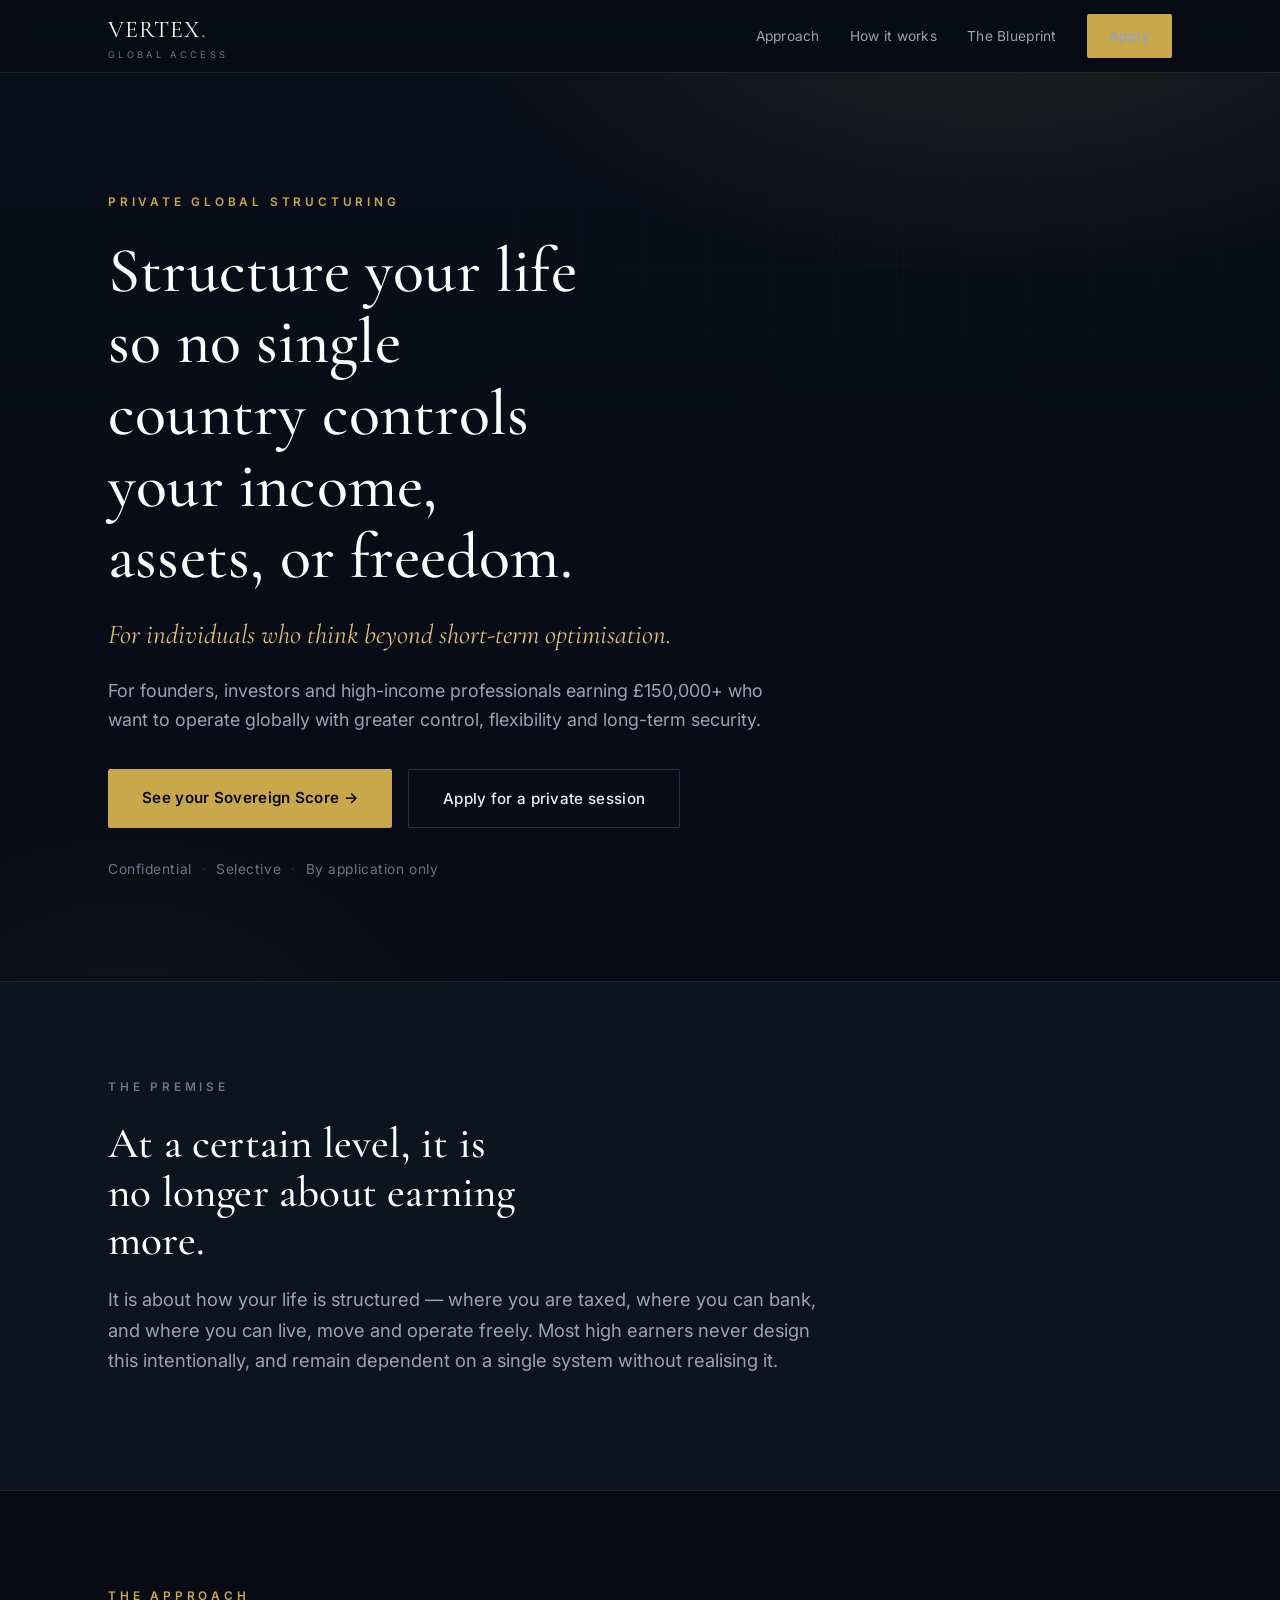
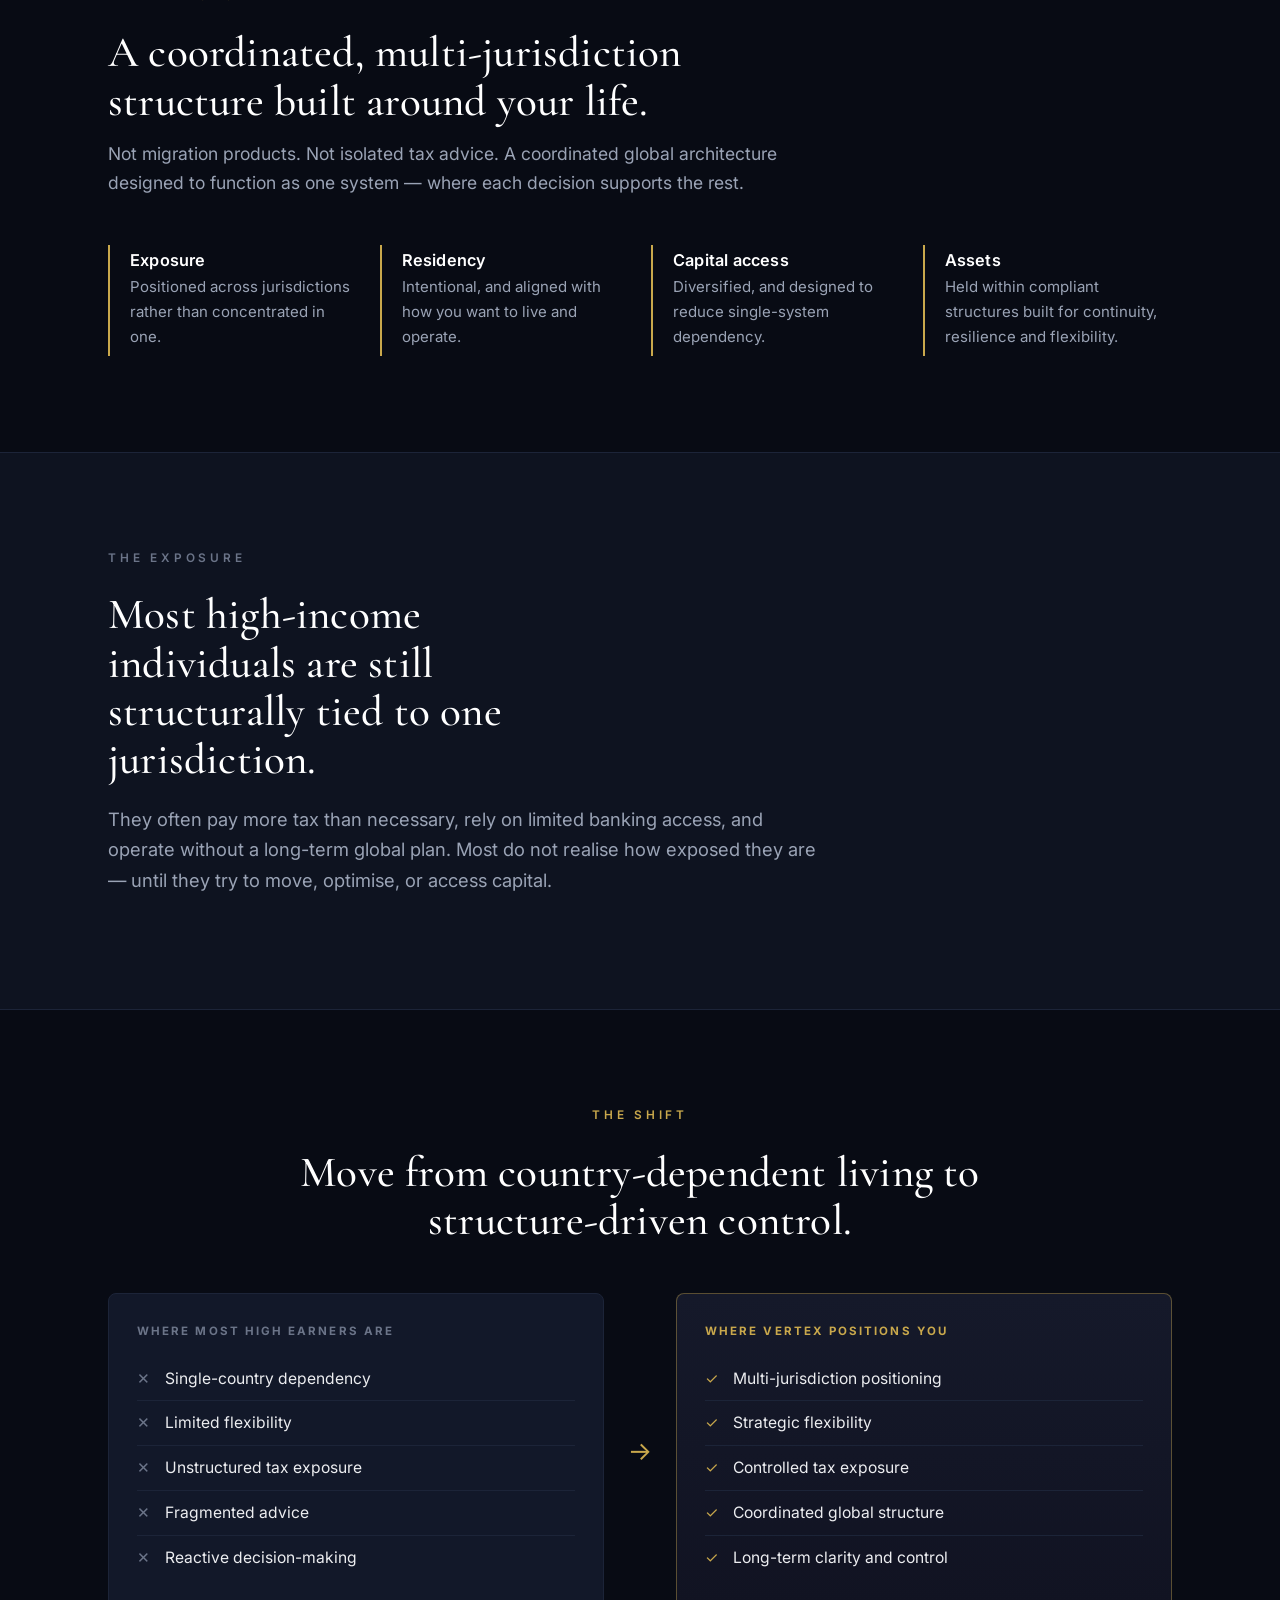
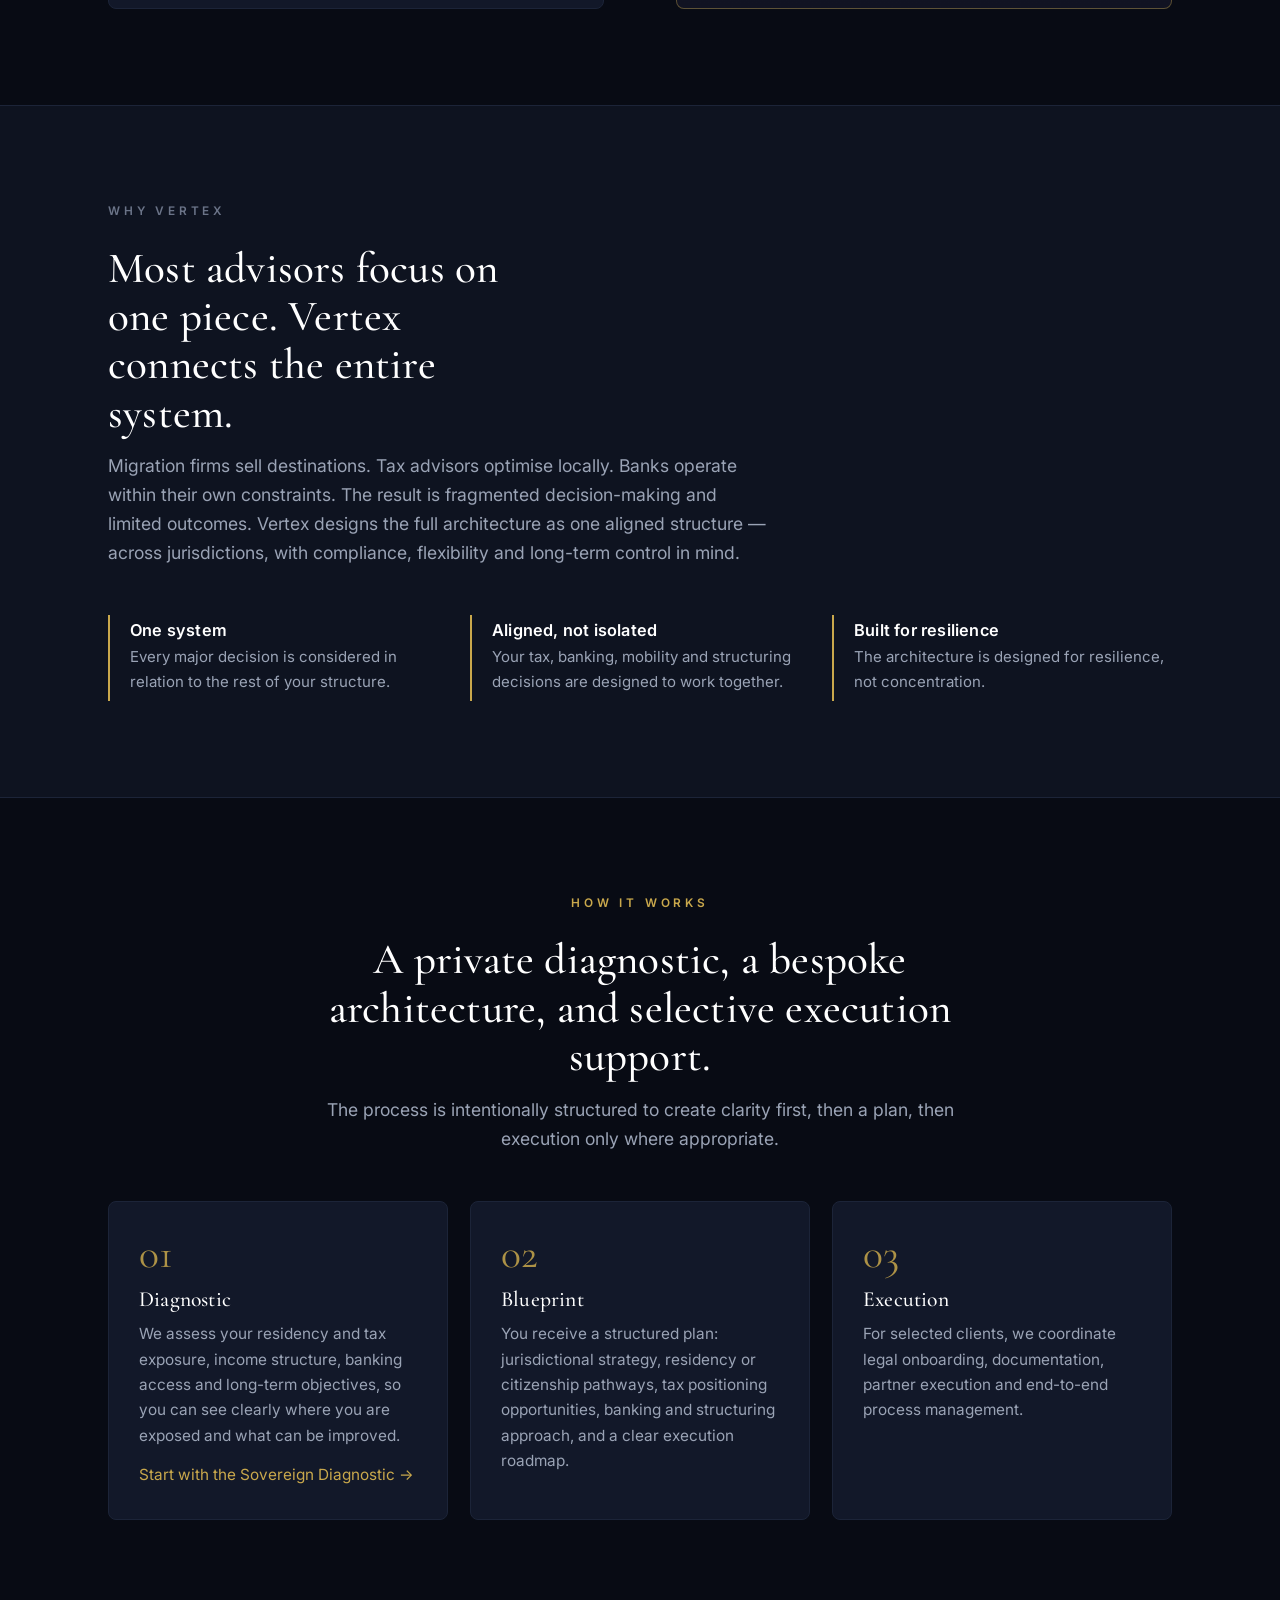
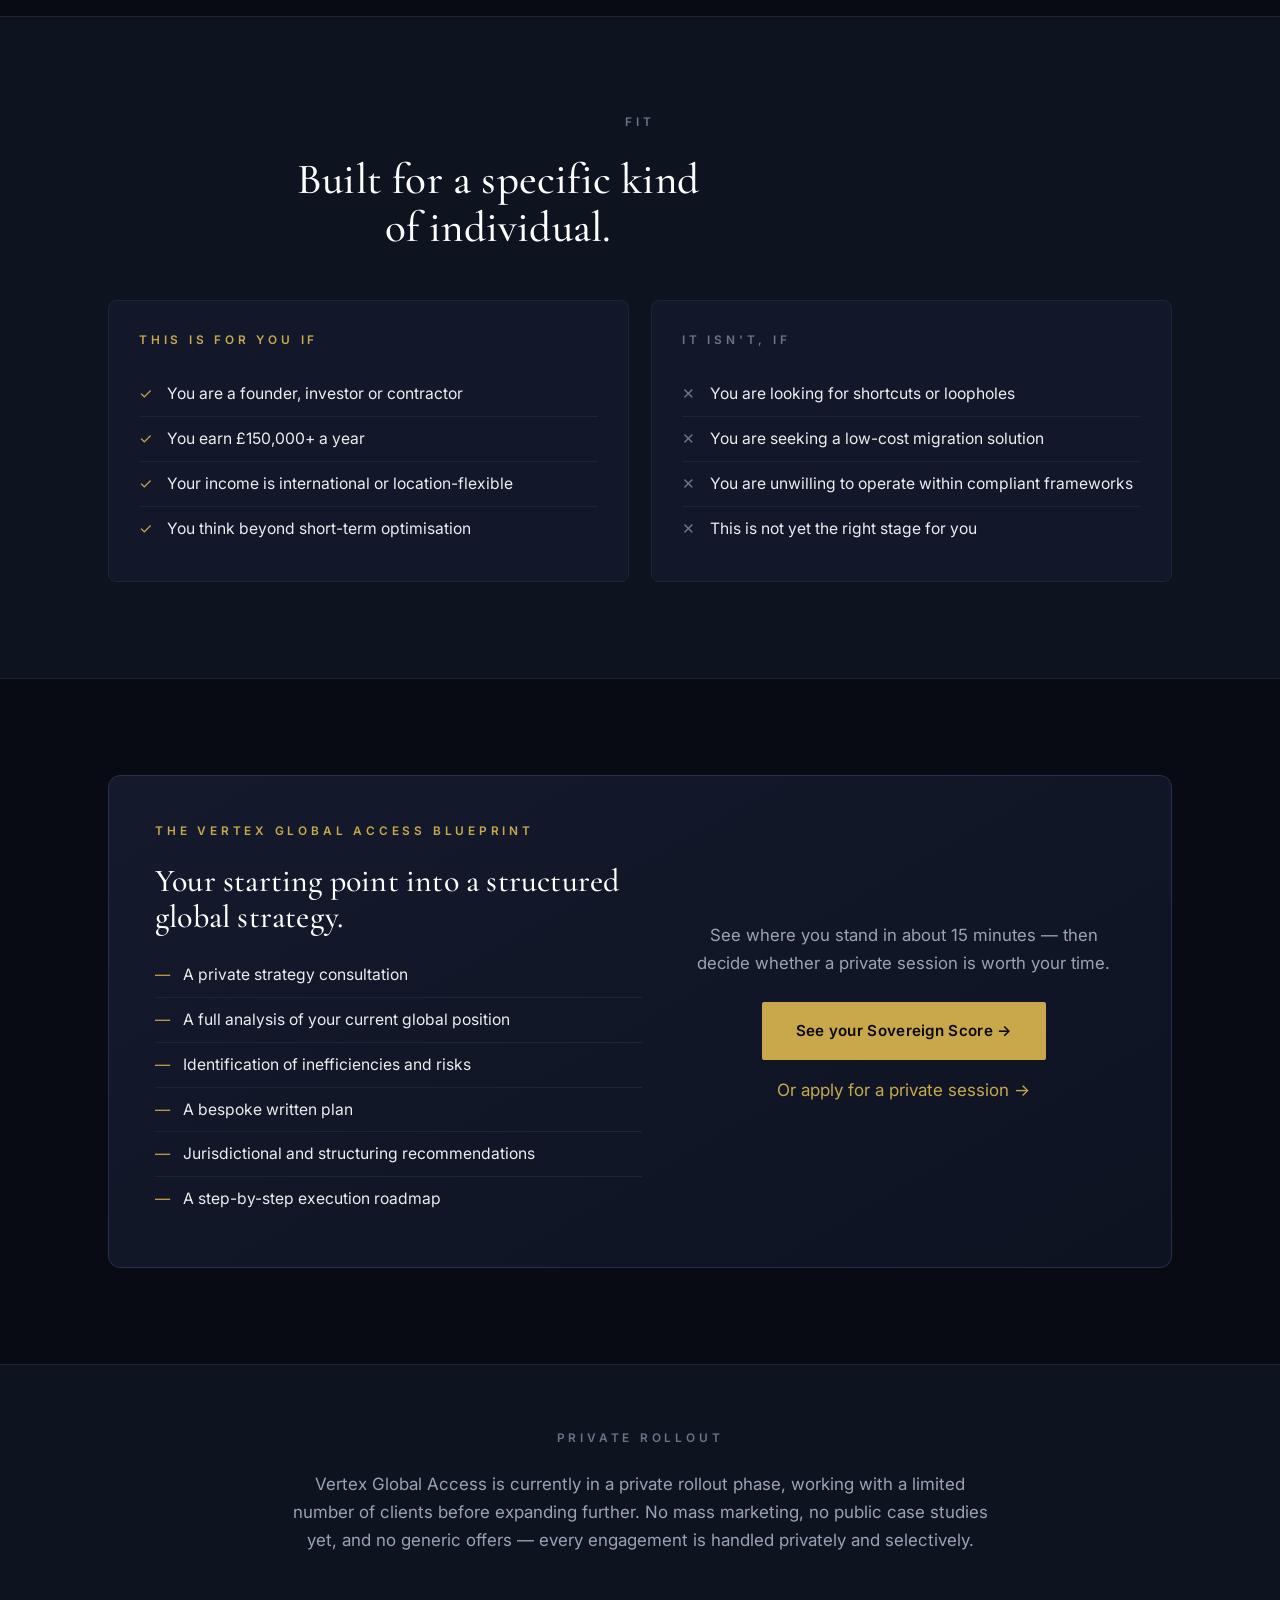
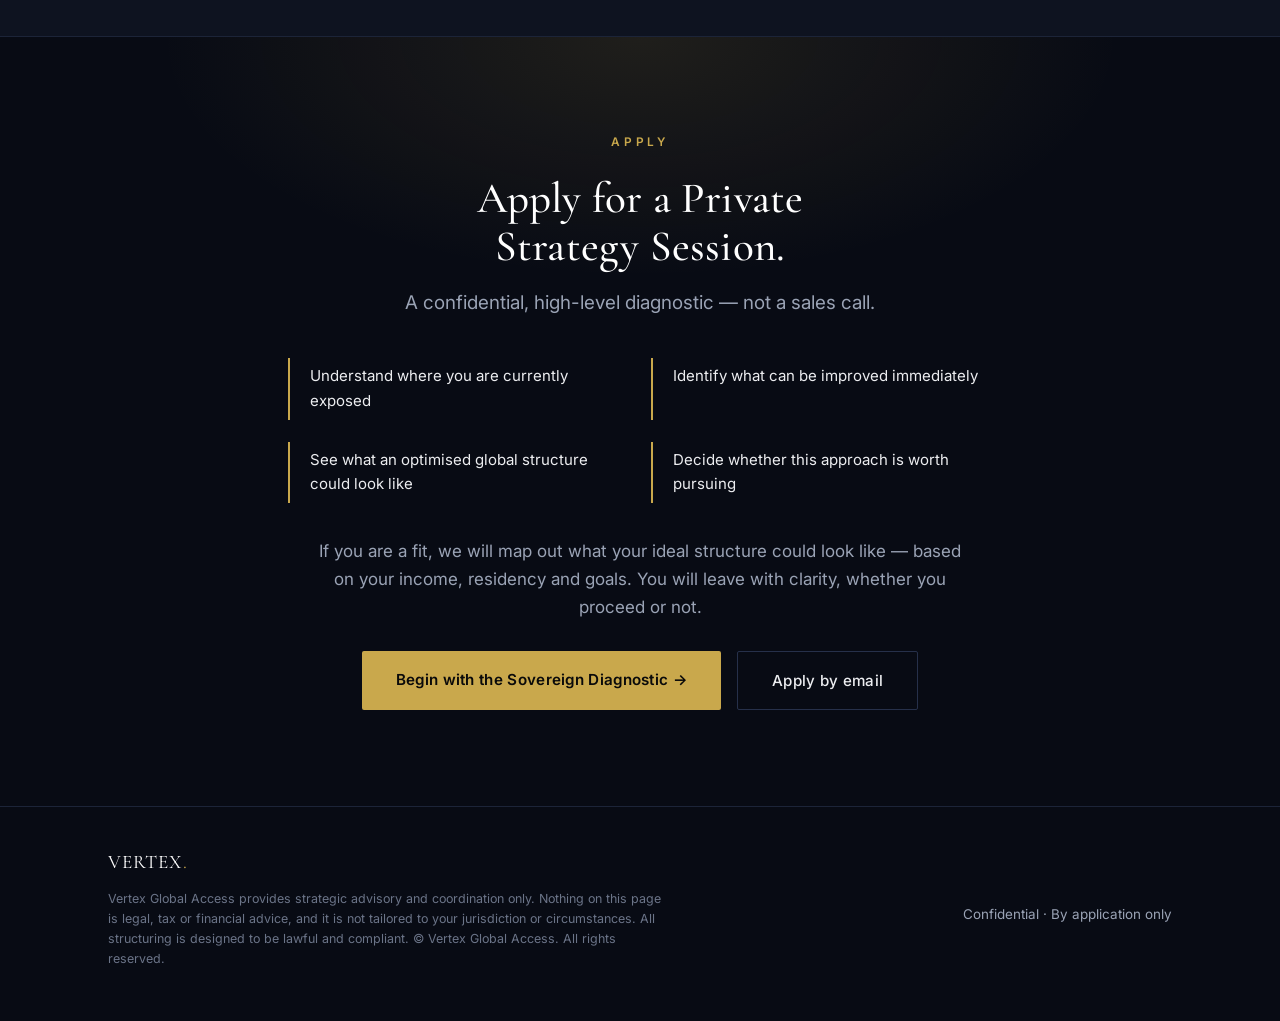
==== index.html @ 4e49a73b "Vertex Global Access - redesigned homepage (preview) Professional navy/gold layout, existing copy re" ====
<!doctype html>
<html lang="en">
<head>
<meta charset="utf-8">
<meta name="viewport" content="width=device-width, initial-scale=1">
<title>Vertex Global Access — Private Global Structuring</title>
<meta name="description" content="Vertex Global Access designs and implements personal jurisdiction strategies for founders, investors and high-income professionals — so no single country controls your income, assets, or freedom.">
<link rel="preconnect" href="https://fonts.googleapis.com">
<link rel="preconnect" href="https://fonts.gstatic.com" crossorigin>
<link href="https://fonts.googleapis.com/css2?family=Cormorant+Garamond:ital,wght@0,500;0,600;1,500&family=Inter:wght@400;500;600&display=swap" rel="stylesheet">
<link rel="stylesheet" href="css/styles.css">
</head>
<body>

<!-- TOP BAR -->
<div class="topbar">
  <div class="wrap">
    <div class="brand">VERTEX<span class="dot">.</span><small>Global Access</small></div>
    <nav class="nav">
      <a href="#approach">Approach</a>
      <a href="#process">How it works</a>
      <a href="#blueprint">The Blueprint</a>
      <a href="#apply" class="btn btn-gold">Apply</a>
    </nav>
  </div>
</div>

<!-- HERO -->
<header class="hero">
  <div class="wrap">
    <div class="eyebrow reveal">Private Global Structuring</div>
    <h1 class="reveal">Structure your life so no single country controls your income, assets, or freedom.</h1>
    <p class="sub reveal">For individuals who think beyond short-term optimisation.</p>
    <p class="intro reveal">For founders, investors and high-income professionals earning £150,000+ who want to
      operate globally with greater control, flexibility and long-term security.</p>
    <div class="btn-row reveal">
      <!-- Primary entry: the Sovereign Diagnostic tool -->
      <a href="https://jyoti-lsh.github.io/vertex-sovereign-diagnostic/" class="btn btn-gold">See your Sovereign Score →</a>
      <a href="#apply" class="btn btn-ghost">Apply for a private session</a>
    </div>
    <div class="meta reveal">
      <span>Confidential</span><span class="dotsep">·</span>
      <span>Selective</span><span class="dotsep">·</span>
      <span>By application only</span>
    </div>
  </div>
</header>

<!-- STATEMENT -->
<section class="section statement">
  <div class="wrap">
    <div class="eyebrow dim reveal">The premise</div>
    <h2 class="reveal">At a certain level, it is no longer about earning more.</h2>
    <p class="reveal" style="margin-top:20px;">It is about how your life is structured — where you are taxed,
      where you can bank, and where you can live, move and operate freely. Most high earners never design this
      intentionally, and remain dependent on a single system without realising it.</p>
  </div>
</section>

<!-- APPROACH / PILLARS -->
<section class="section" id="approach">
  <div class="wrap">
    <div class="sec-head reveal">
      <div class="eyebrow">The approach</div>
      <h2>A coordinated, multi-jurisdiction structure built around your life.</h2>
      <p>Not migration products. Not isolated tax advice. A coordinated global architecture designed to
        function as one system — where each decision supports the rest.</p>
    </div>
    <div class="grid g4">
      <div class="pillar reveal"><h3>Exposure</h3><p>Positioned across jurisdictions rather than concentrated in one.</p></div>
      <div class="pillar reveal"><h3>Residency</h3><p>Intentional, and aligned with how you want to live and operate.</p></div>
      <div class="pillar reveal"><h3>Capital access</h3><p>Diversified, and designed to reduce single-system dependency.</p></div>
      <div class="pillar reveal"><h3>Assets</h3><p>Held within compliant structures built for continuity, resilience and flexibility.</p></div>
    </div>
  </div>
</section>

<!-- PROBLEM -->
<section class="section statement">
  <div class="wrap">
    <div class="eyebrow dim reveal">The exposure</div>
    <h2 class="reveal">Most high-income individuals are still structurally tied to one jurisdiction.</h2>
    <p class="reveal" style="margin-top:20px;">They often pay more tax than necessary, rely on limited banking
      access, and operate without a long-term global plan. Most do not realise how exposed they are — until they
      try to move, optimise, or access capital.</p>
  </div>
</section>

<!-- FROM -> TO -->
<section class="section">
  <div class="wrap">
    <div class="sec-head center reveal">
      <div class="eyebrow">The shift</div>
      <h2>Move from country-dependent living to structure-driven control.</h2>
    </div>
    <div class="compare reveal">
      <div class="col from">
        <h4>Where most high earners are</h4>
        <ul class="ticks no">
          <li>Single-country dependency</li>
          <li>Limited flexibility</li>
          <li>Unstructured tax exposure</li>
          <li>Fragmented advice</li>
          <li>Reactive decision-making</li>
        </ul>
      </div>
      <div class="arrow">→</div>
      <div class="col to">
        <h4>Where Vertex positions you</h4>
        <ul class="ticks yes">
          <li>Multi-jurisdiction positioning</li>
          <li>Strategic flexibility</li>
          <li>Controlled tax exposure</li>
          <li>Coordinated global structure</li>
          <li>Long-term clarity and control</li>
        </ul>
      </div>
    </div>
  </div>
</section>

<!-- DIFFERENTIATION -->
<section class="section statement">
  <div class="wrap">
    <div class="sec-head reveal">
      <div class="eyebrow dim">Why Vertex</div>
      <h2>Most advisors focus on one piece. Vertex connects the entire system.</h2>
      <p>Migration firms sell destinations. Tax advisors optimise locally. Banks operate within their own
        constraints. The result is fragmented decision-making and limited outcomes. Vertex designs the full
        architecture as one aligned structure — across jurisdictions, with compliance, flexibility and
        long-term control in mind.</p>
    </div>
    <div class="grid g3">
      <div class="pillar reveal"><h3>One system</h3><p>Every major decision is considered in relation to the rest of your structure.</p></div>
      <div class="pillar reveal"><h3>Aligned, not isolated</h3><p>Your tax, banking, mobility and structuring decisions are designed to work together.</p></div>
      <div class="pillar reveal"><h3>Built for resilience</h3><p>The architecture is designed for resilience, not concentration.</p></div>
    </div>
  </div>
</section>

<!-- PROCESS -->
<section class="section" id="process">
  <div class="wrap">
    <div class="sec-head center reveal">
      <div class="eyebrow">How it works</div>
      <h2>A private diagnostic, a bespoke architecture, and selective execution support.</h2>
      <p>The process is intentionally structured to create clarity first, then a plan, then execution only where appropriate.</p>
    </div>
    <div class="grid g3">
      <div class="step reveal">
        <div class="step-n">01</div>
        <h3>Diagnostic</h3>
        <p>We assess your residency and tax exposure, income structure, banking access and long-term objectives,
          so you can see clearly where you are exposed and what can be improved.</p>
        <p style="margin-top:14px;"><a href="https://jyoti-lsh.github.io/vertex-sovereign-diagnostic/">Start with the Sovereign Diagnostic →</a></p>
      </div>
      <div class="step reveal">
        <div class="step-n">02</div>
        <h3>Blueprint</h3>
        <p>You receive a structured plan: jurisdictional strategy, residency or citizenship pathways, tax
          positioning opportunities, banking and structuring approach, and a clear execution roadmap.</p>
      </div>
      <div class="step reveal">
        <div class="step-n">03</div>
        <h3>Execution</h3>
        <p>For selected clients, we coordinate legal onboarding, documentation, partner execution and
          end-to-end process management.</p>
      </div>
    </div>
  </div>
</section>

<!-- WHO IT'S FOR -->
<section class="section statement">
  <div class="wrap">
    <div class="sec-head center reveal">
      <div class="eyebrow dim">Fit</div>
      <h2>Built for a specific kind of individual.</h2>
    </div>
    <div class="grid g2">
      <div class="card reveal">
        <div class="eyebrow">This is for you if</div>
        <ul class="ticks yes" style="margin-top:10px;">
          <li>You are a founder, investor or contractor</li>
          <li>You earn £150,000+ a year</li>
          <li>Your income is international or location-flexible</li>
          <li>You think beyond short-term optimisation</li>
        </ul>
      </div>
      <div class="card reveal">
        <div class="eyebrow dim">It isn't, if</div>
        <ul class="ticks no" style="margin-top:10px;">
          <li>You are looking for shortcuts or loopholes</li>
          <li>You are seeking a low-cost migration solution</li>
          <li>You are unwilling to operate within compliant frameworks</li>
          <li>This is not yet the right stage for you</li>
        </ul>
      </div>
    </div>
  </div>
</section>

<!-- BLUEPRINT OFFER -->
<section class="section" id="blueprint">
  <div class="wrap">
    <div class="offer reveal">
      <div>
        <div class="eyebrow">The Vertex Global Access Blueprint</div>
        <h2 style="font-size:2rem;">Your starting point into a structured global strategy.</h2>
        <ul class="ticks plain" style="margin-top:18px;">
          <li>A private strategy consultation</li>
          <li>A full analysis of your current global position</li>
          <li>Identification of inefficiencies and risks</li>
          <li>A bespoke written plan</li>
          <li>Jurisdictional and structuring recommendations</li>
          <li>A step-by-step execution roadmap</li>
        </ul>
      </div>
      <div class="center">
        <p class="muted" style="font-size:1.05rem;">See where you stand in about 15 minutes — then decide whether a private session is worth your time.</p>
        <a href="https://jyoti-lsh.github.io/vertex-sovereign-diagnostic/" class="btn btn-gold" style="margin-top:8px;">See your Sovereign Score →</a>
        <p style="margin-top:16px;"><a href="#apply">Or apply for a private session →</a></p>
      </div>
    </div>
  </div>
</section>

<!-- EXCLUSIVITY -->
<section class="section tight band">
  <div class="wrap">
    <div class="eyebrow dim reveal" style="text-align:center;">Private rollout</div>
    <p class="reveal">Vertex Global Access is currently in a private rollout phase, working with a limited number
      of clients before expanding further. No mass marketing, no public case studies yet, and no generic offers —
      every engagement is handled privately and selectively.</p>
  </div>
</section>

<!-- FINAL CTA -->
<section class="section cta" id="apply">
  <div class="wrap narrow">
    <div class="eyebrow reveal">Apply</div>
    <h2 class="reveal">Apply for a Private Strategy Session.</h2>
    <p class="lead reveal" style="margin-top:16px;">A confidential, high-level diagnostic — not a sales call.</p>
    <div class="grid g2 reveal">
      <div class="pillar"><p style="color:var(--text);margin:0;">Understand where you are currently exposed</p></div>
      <div class="pillar"><p style="color:var(--text);margin:0;">Identify what can be improved immediately</p></div>
      <div class="pillar"><p style="color:var(--text);margin:0;">See what an optimised global structure could look like</p></div>
      <div class="pillar"><p style="color:var(--text);margin:0;">Decide whether this approach is worth pursuing</p></div>
    </div>
    <p class="muted reveal" style="max-width:60ch;margin:0 auto 30px;">If you are a fit, we will map out what your
      ideal structure could look like — based on your income, residency and goals. You will leave with clarity,
      whether you proceed or not.</p>
    <!-- TODO (Dan): replace this link with your Calendly / Typeform / booking page -->
    <div class="btn-row center reveal">
      <a href="https://jyoti-lsh.github.io/vertex-sovereign-diagnostic/" class="btn btn-gold">Begin with the Sovereign Diagnostic →</a>
      <a href="mailto:privateoffice@vertexglobalaccess.com?subject=Private%20Strategy%20Session%20Enquiry" class="btn btn-ghost">Apply by email</a>
    </div>
  </div>
</section>

<!-- FOOTER -->
<footer>
  <div class="wrap">
    <div>
      <div class="brand" style="font-size:1.2rem;">VERTEX<span class="dot">.</span></div>
      <p class="fineprint">Vertex Global Access provides strategic advisory and coordination only. Nothing on this
        page is legal, tax or financial advice, and it is not tailored to your jurisdiction or circumstances.
        All structuring is designed to be lawful and compliant. © Vertex Global Access. All rights reserved.</p>
    </div>
    <div class="muted small">Confidential · By application only</div>
  </div>
</footer>

<script>
  // Reveal-on-scroll
  (function () {
    var els = document.querySelectorAll('.reveal');
    if (!('IntersectionObserver' in window)) { els.forEach(function (e) { e.classList.add('in'); }); return; }
    var io = new IntersectionObserver(function (entries) {
      entries.forEach(function (en) { if (en.isIntersecting) { en.target.classList.add('in'); io.unobserve(en.target); } });
    }, { threshold: 0.12 });
    els.forEach(function (e) { io.observe(e); });
  })();
</script>

</body>
</html>
---- css/styles.css ----
/* Vertex Global Access — homepage. Private-bank brand: deep navy + gold.
   Display: Cormorant Garamond · Body/UI: Inter (system fallbacks). */

:root{
  --navy:#080B14;
  --navy-2:#0E1320;
  --panel:#121829;
  --panel-2:#161D30;
  --line:#26304A;
  --line-soft:#1C2438;
  --gold:#C9A84C;
  --gold-soft:#DCC079;
  --text:#ECEDF0;
  --muted:#9AA3B5;
  --muted-2:#6B7488;
  --red:#C0392B; --amber:#D4912B; --green:#3F7A52;
  --serif:'Cormorant Garamond',Georgia,'Times New Roman',serif;
  --sans:'Inter',system-ui,-apple-system,'Segoe UI',Roboto,Helvetica,Arial,sans-serif;
  --maxw:1120px;
}

*{box-sizing:border-box;}
html{scroll-behavior:smooth;}
body{margin:0;background:var(--navy);color:var(--text);font-family:var(--sans);
  line-height:1.65;font-size:17px;-webkit-font-smoothing:antialiased;}
a{color:var(--gold);text-decoration:none;}
a:hover{color:var(--gold-soft);}

h1,h2,h3{font-family:var(--serif);font-weight:500;line-height:1.12;color:#fff;margin:0;letter-spacing:.2px;}
h1{font-size:clamp(2.4rem,5vw,4rem);}
h2{font-size:clamp(1.8rem,3.4vw,2.7rem);}
h3{font-size:1.35rem;}
p{margin:0 0 1em;}
.muted{color:var(--muted);}
.gold{color:var(--gold);}
.center{text-align:center;}
.lead{font-size:1.18rem;color:var(--muted);}

.wrap{max-width:var(--maxw);margin:0 auto;padding:0 28px;}
.narrow{max-width:760px;}
.section{padding:96px 0;}
.section.tight{padding:64px 0;}
hr.rule{border:0;height:1px;background:var(--line-soft);margin:0;}

.eyebrow{font-family:var(--sans);font-size:.74rem;font-weight:600;letter-spacing:.32em;
  text-transform:uppercase;color:var(--gold);margin-bottom:22px;}
.eyebrow.dim{color:var(--muted-2);}

/* Top bar -------------------------------------------------------- */
.topbar{position:sticky;top:0;z-index:20;background:rgba(8,11,20,.82);
  backdrop-filter:blur(10px);border-bottom:1px solid var(--line-soft);}
.topbar .wrap{display:flex;align-items:center;justify-content:space-between;height:72px;}
.brand{font-family:var(--serif);font-size:1.5rem;color:#fff;letter-spacing:1px;}
.brand .dot{color:var(--gold);}
.brand small{display:block;font-family:var(--sans);font-size:.58rem;letter-spacing:.36em;
  text-transform:uppercase;color:var(--muted-2);margin-top:-2px;}
.nav{display:flex;align-items:center;gap:30px;}
.nav a{color:var(--muted);font-size:.86rem;letter-spacing:.02em;}
.nav a:hover{color:#fff;}
.nav .btn{padding:11px 22px;}
@media(max-width:760px){.nav a:not(.btn){display:none;}}

/* Buttons -------------------------------------------------------- */
.btn{display:inline-block;cursor:pointer;border:0;border-radius:2px;font-family:var(--sans);
  font-size:.95rem;font-weight:500;letter-spacing:.02em;padding:16px 34px;transition:.18s;text-align:center;}
.btn-gold{background:var(--gold);color:#0a0a0a;font-weight:600;}
.btn-gold:hover{background:var(--gold-soft);color:#0a0a0a;transform:translateY(-1px);}
.btn-ghost{background:transparent;color:var(--text);border:1px solid var(--line);}
.btn-ghost:hover{border-color:var(--gold);color:var(--gold);}
.btn-row{display:flex;gap:16px;flex-wrap:wrap;}
.btn-row.center{justify-content:center;}

/* Hero ----------------------------------------------------------- */
.hero{position:relative;padding:120px 0 100px;overflow:hidden;
  background:
    radial-gradient(900px 480px at 78% -10%,rgba(201,168,76,.13),transparent 62%),
    radial-gradient(700px 500px at 10% 110%,rgba(201,168,76,.06),transparent 60%),
    linear-gradient(180deg,#0A0E1A,#080B14);}
.hero:before{content:"";position:absolute;inset:0;
  background-image:linear-gradient(var(--line-soft) 1px,transparent 1px),linear-gradient(90deg,var(--line-soft) 1px,transparent 1px);
  background-size:64px 64px;opacity:.18;mask-image:radial-gradient(680px 420px at 70% 20%,#000,transparent 75%);}
.hero .wrap{position:relative;}
.hero h1{max-width:16ch;}
.hero .sub{font-family:var(--serif);font-size:clamp(1.3rem,2.2vw,1.7rem);color:var(--gold-soft);
  font-style:italic;margin:20px 0 18px;font-weight:400;}
.hero .intro{max-width:60ch;font-size:1.12rem;color:var(--muted);margin-bottom:34px;}
.hero .meta{margin-top:30px;color:var(--muted-2);font-size:.86rem;letter-spacing:.04em;
  display:flex;gap:10px;flex-wrap:wrap;align-items:center;}
.hero .meta b{color:var(--gold);font-weight:600;}
.dotsep{color:var(--line);}

/* Statement / pull sections ------------------------------------- */
.statement{background:var(--navy-2);border-top:1px solid var(--line-soft);border-bottom:1px solid var(--line-soft);}
.statement h2{max-width:20ch;}
.statement p{max-width:60ch;font-size:1.15rem;color:var(--muted);}

/* Section header ------------------------------------------------- */
.sec-head{max-width:64ch;margin-bottom:48px;}
.sec-head.center{margin-left:auto;margin-right:auto;text-align:center;}
.sec-head p{color:var(--muted);font-size:1.1rem;margin-top:14px;}

/* Grids / cards -------------------------------------------------- */
.grid{display:grid;gap:22px;}
.g2{grid-template-columns:1fr 1fr;}
.g3{grid-template-columns:repeat(3,1fr);}
.g4{grid-template-columns:repeat(4,1fr);}
@media(max-width:900px){.g3,.g4{grid-template-columns:1fr 1fr;}}
@media(max-width:620px){.g2,.g3,.g4{grid-template-columns:1fr;}}

.card{background:var(--panel);border:1px solid var(--line-soft);border-radius:8px;padding:30px;transition:.18s;}
.card:hover{border-color:var(--line);transform:translateY(-2px);}
.card .num{font-family:var(--serif);font-size:1.4rem;color:var(--gold);}
.card h3{margin:14px 0 10px;font-size:1.18rem;}
.card p{margin:0;color:var(--muted);font-size:.96rem;}

.pillar{border-left:2px solid var(--gold);padding:6px 0 6px 20px;}
.pillar h3{font-family:var(--sans);font-size:1.02rem;font-weight:600;color:#fff;margin:0 0 6px;}
.pillar p{margin:0;color:var(--muted);font-size:.94rem;}

/* Step (process) ------------------------------------------------- */
.step{position:relative;background:var(--panel);border:1px solid var(--line-soft);border-radius:8px;padding:32px 30px;}
.step .step-n{font-family:var(--serif);font-size:2.6rem;color:var(--gold);line-height:1;opacity:.85;}
.step h3{margin:12px 0 10px;}
.step p{margin:0;color:var(--muted);font-size:.96rem;}

/* From -> To comparison ------------------------------------------ */
.compare{display:grid;grid-template-columns:1fr auto 1fr;gap:24px;align-items:stretch;}
@media(max-width:760px){.compare{grid-template-columns:1fr;}.compare .arrow{transform:rotate(90deg);margin:-4px auto;}}
.compare .col{background:var(--panel);border:1px solid var(--line-soft);border-radius:8px;padding:28px;}
.compare .col.to{border-color:rgba(201,168,76,.4);background:linear-gradient(180deg,#15192a,#111322);}
.compare .col h4{font-family:var(--sans);font-size:.72rem;letter-spacing:.18em;text-transform:uppercase;
  margin:0 0 16px;color:var(--muted-2);}
.compare .col.to h4{color:var(--gold);}
.compare .arrow{display:flex;align-items:center;justify-content:center;color:var(--gold);font-size:1.6rem;}

/* Tick lists ----------------------------------------------------- */
.ticks{list-style:none;padding:0;margin:0;}
.ticks li{position:relative;padding:9px 0 9px 28px;color:var(--text);font-size:.98rem;border-bottom:1px solid var(--line-soft);}
.ticks li:last-child{border-bottom:0;}
.ticks li:before{position:absolute;left:0;top:9px;font-size:.95rem;}
.ticks.yes li:before{content:"\2713";color:var(--gold);}
.ticks.no li:before{content:"\2715";color:var(--muted-2);}
.ticks.plain li:before{content:"\2014";color:var(--gold);}

/* Blueprint offer ------------------------------------------------ */
.offer{background:linear-gradient(150deg,#141a2c,#0e1322);border:1px solid var(--line);border-radius:12px;
  padding:46px;display:grid;grid-template-columns:1.1fr 1fr;gap:40px;align-items:center;}
@media(max-width:820px){.offer{grid-template-columns:1fr;padding:32px;}}

/* Exclusivity band ---------------------------------------------- */
.band{background:var(--navy-2);border-top:1px solid var(--line-soft);border-bottom:1px solid var(--line-soft);}
.band .wrap{max-width:760px;text-align:center;}
.band p{color:var(--muted);font-size:1.06rem;}

/* Final CTA ------------------------------------------------------ */
.cta{position:relative;text-align:center;overflow:hidden;
  background:radial-gradient(800px 400px at 50% 0,rgba(201,168,76,.12),transparent 60%),var(--navy);}
.cta h2{max-width:18ch;margin:0 auto;}
.cta .grid{margin:40px auto 34px;max-width:760px;text-align:left;}

footer{border-top:1px solid var(--line-soft);padding:40px 0;color:var(--muted-2);font-size:.84rem;}
footer .wrap{display:flex;justify-content:space-between;flex-wrap:wrap;gap:12px;align-items:center;}
.fineprint{color:var(--muted-2);font-size:.78rem;line-height:1.6;max-width:70ch;margin-top:10px;}

/* Reveal-on-scroll ---------------------------------------------- */
.reveal{opacity:0;transform:translateY(16px);transition:opacity .6s ease,transform .6s ease;}
.reveal.in{opacity:1;transform:none;}
@media(prefers-reduced-motion:reduce){.reveal{opacity:1;transform:none;}}

@media(max-width:620px){
  .section{padding:64px 0;}
  .hero{padding:84px 0 64px;}
  .wrap{padding:0 20px;}
  .offer{padding:26px;}
}
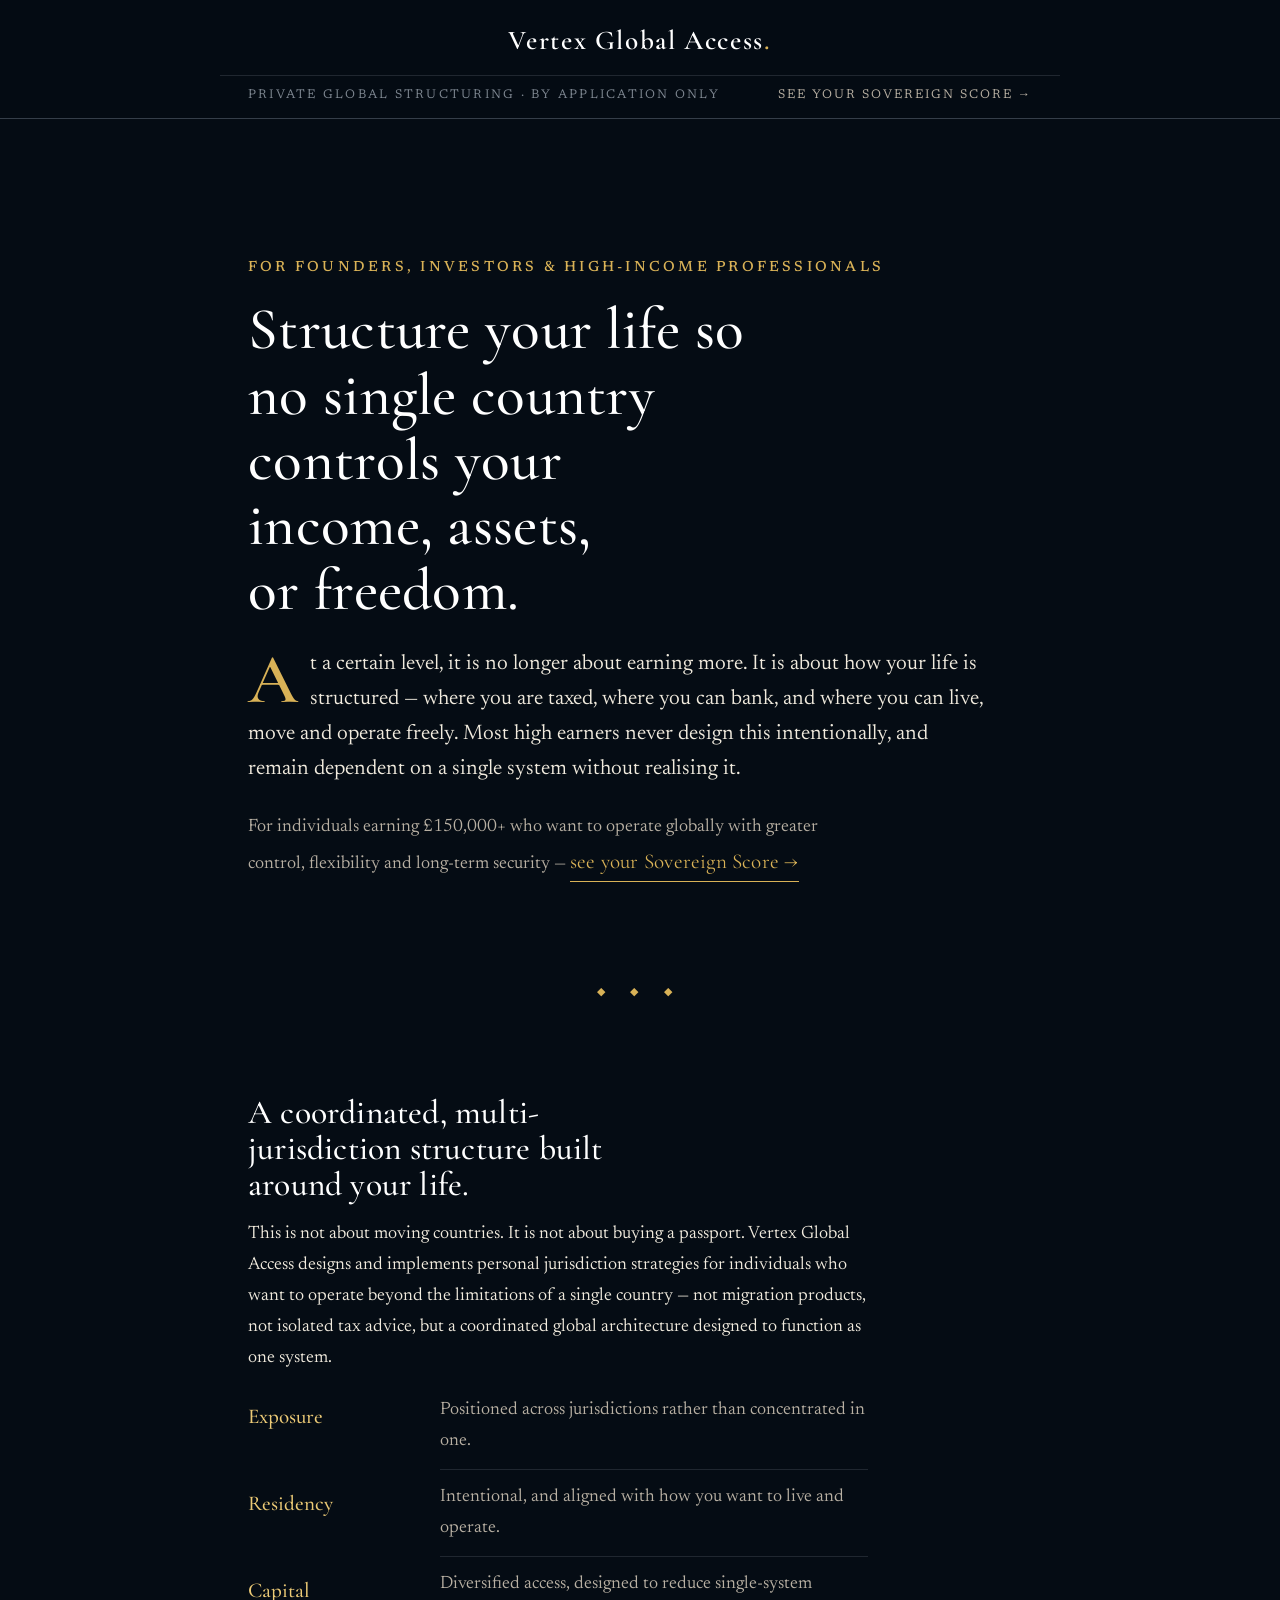
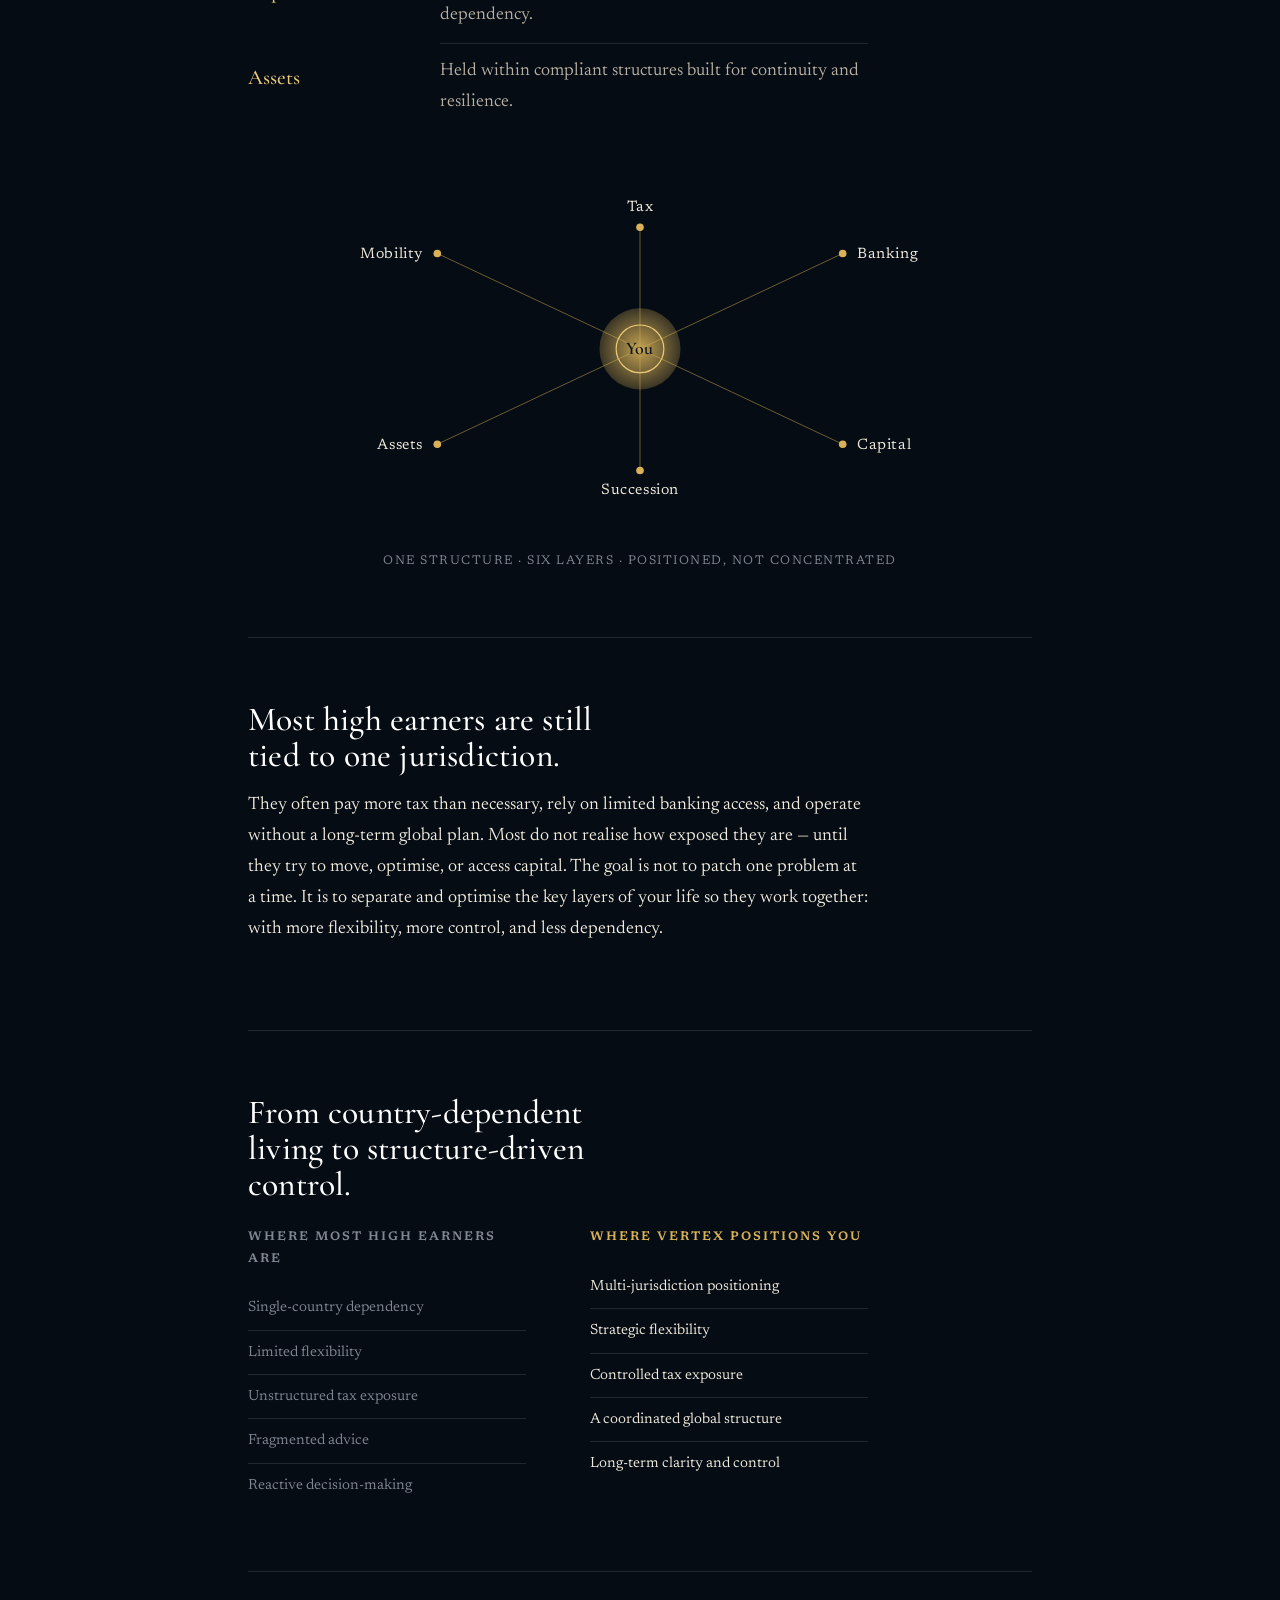
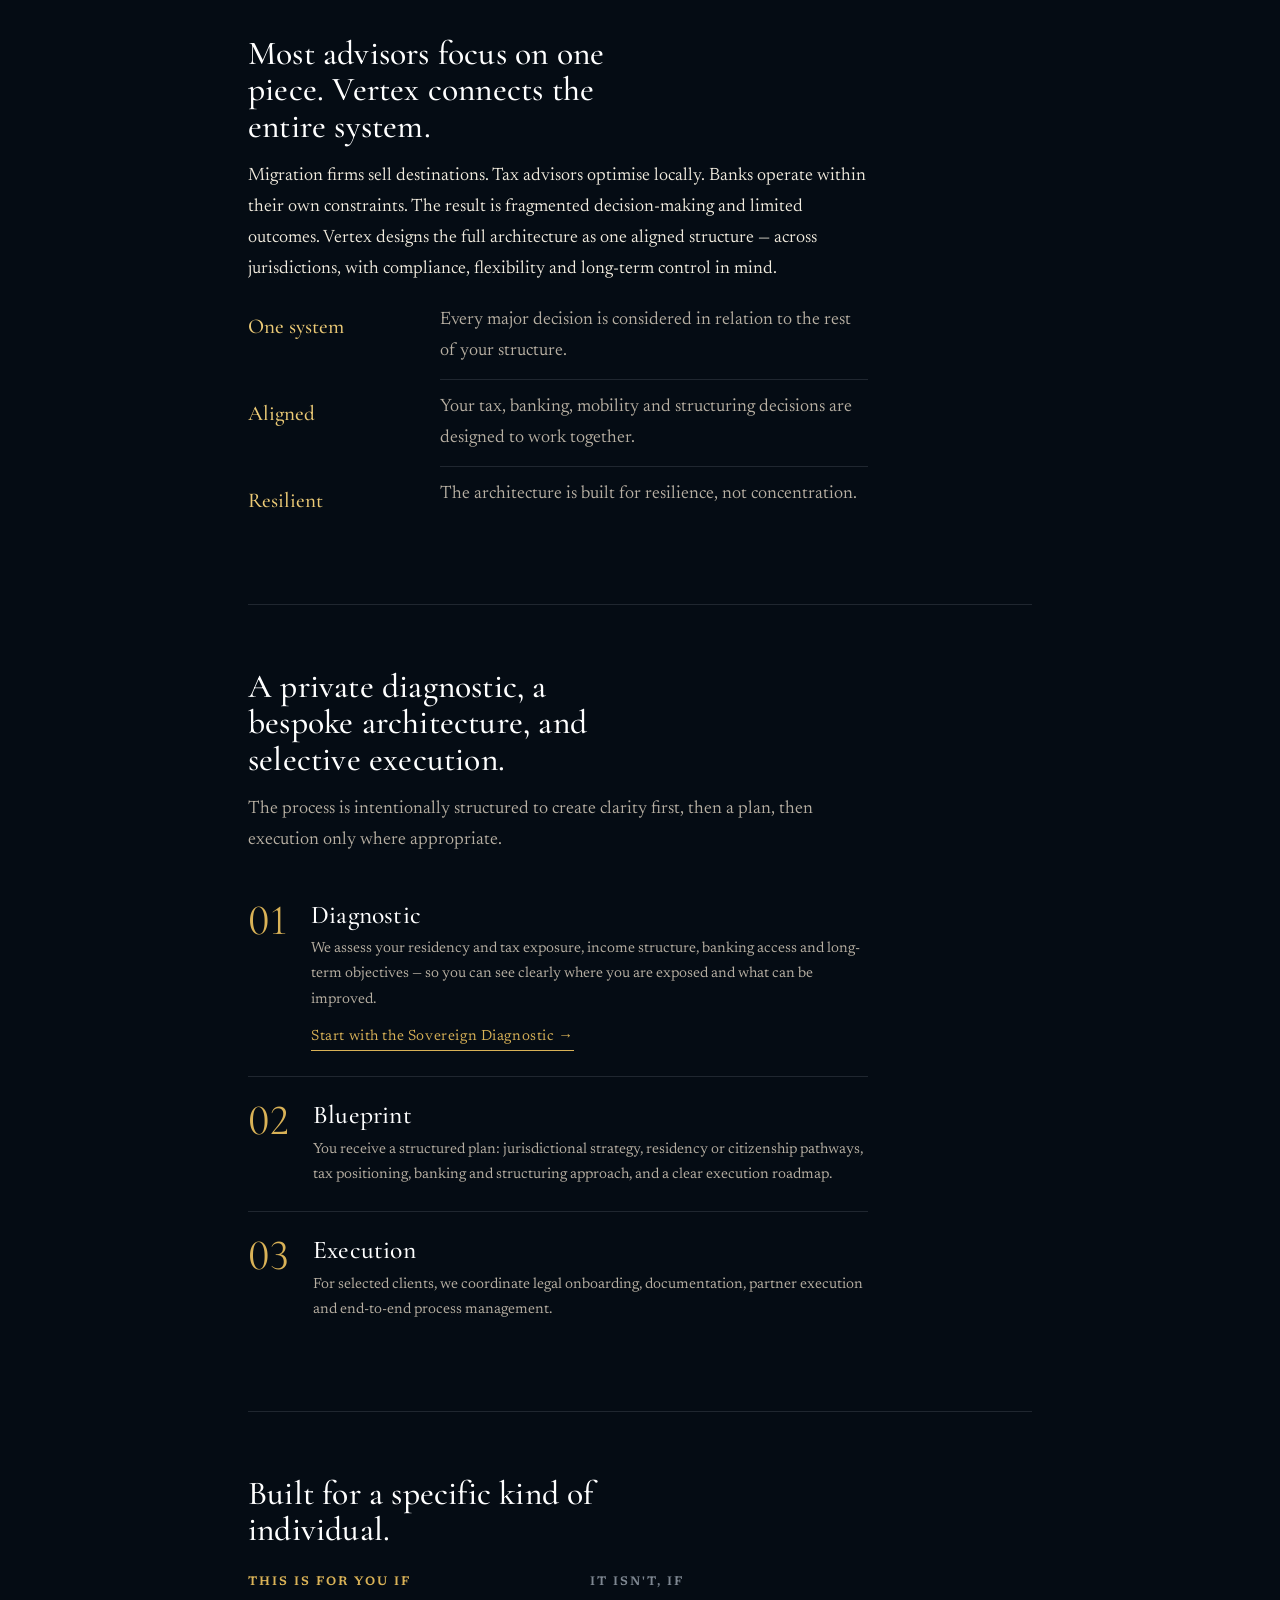
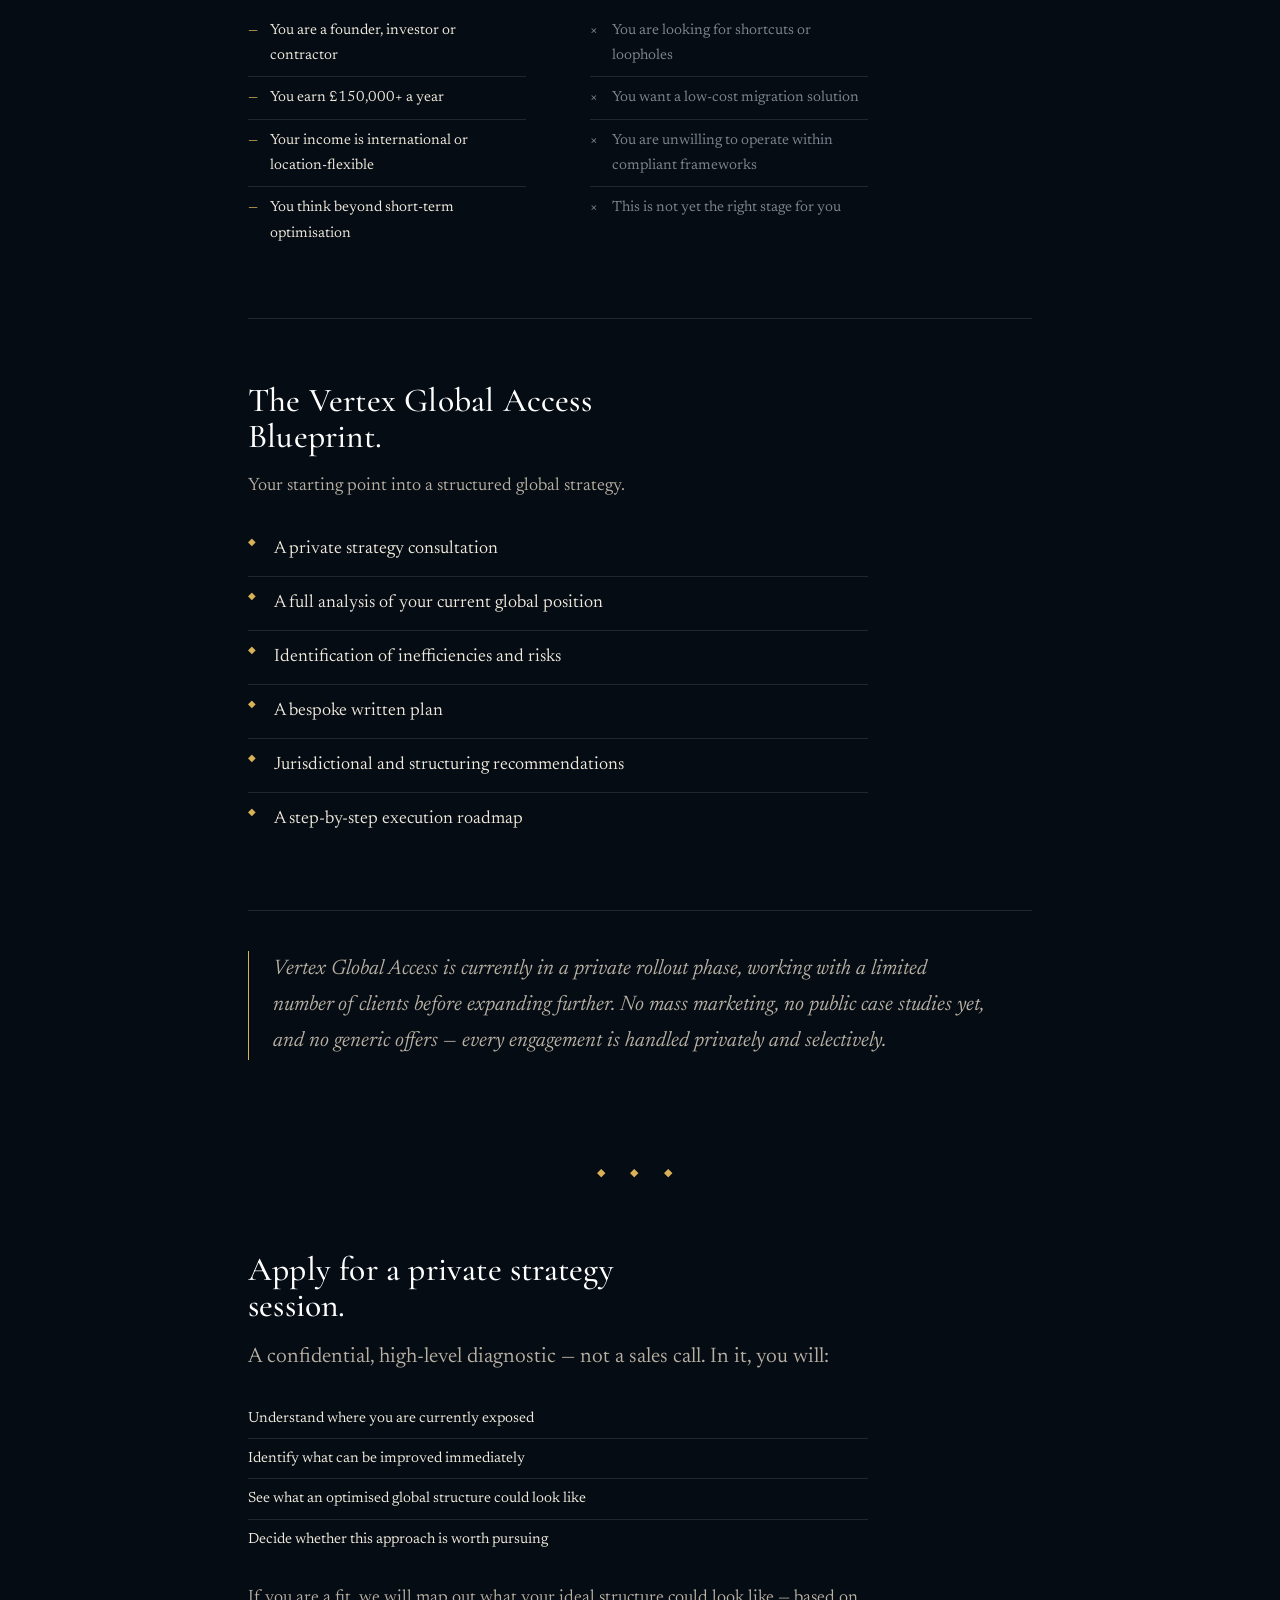
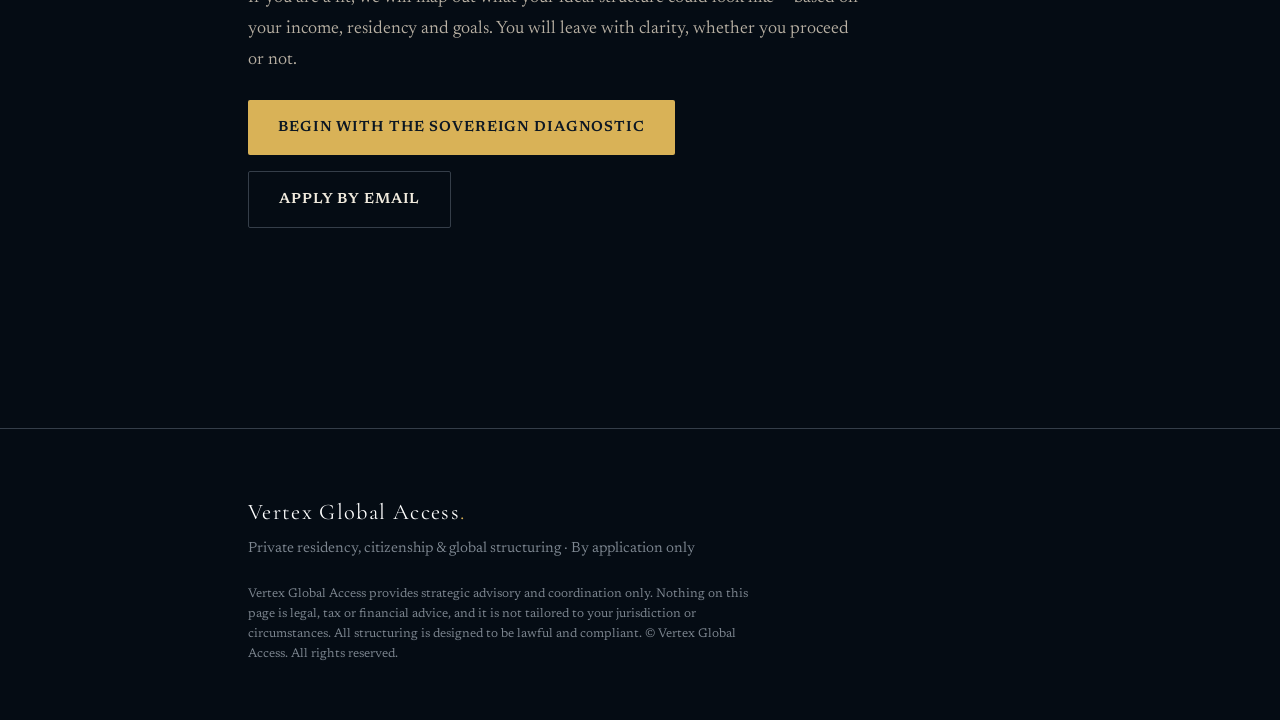
==== commit 5f32d5ad: "Hallmark redesign: editorial Long-Document, custom navy/gold, bespoke structure diagram Co-Authored-" ====
--- a/index.html
+++ b/index.html
@@ -7,207 +7,216 @@
 <meta name="description" content="Vertex Global Access designs and implements personal jurisdiction strategies for founders, investors and high-income professionals — so no single country controls your income, assets, or freedom.">
 <link rel="preconnect" href="https://fonts.googleapis.com">
 <link rel="preconnect" href="https://fonts.gstatic.com" crossorigin>
-<link href="https://fonts.googleapis.com/css2?family=Cormorant+Garamond:ital,wght@0,500;0,600;1,500&family=Inter:wght@400;500;600&display=swap" rel="stylesheet">
+<link href="https://fonts.googleapis.com/css2?family=Cormorant+Garamond:wght@500;600&family=Newsreader:opsz,wght@6..72,380;6..72,500;6..72,600&display=swap" rel="stylesheet">
 <link rel="stylesheet" href="css/styles.css">
 </head>
 <body>
 
-<!-- TOP BAR -->
-<div class="topbar">
-  <div class="wrap">
-    <div class="brand">VERTEX<span class="dot">.</span><small>Global Access</small></div>
-    <nav class="nav">
-      <a href="#approach">Approach</a>
-      <a href="#process">How it works</a>
-      <a href="#blueprint">The Blueprint</a>
-      <a href="#apply" class="btn btn-gold">Apply</a>
-    </nav>
-  </div>
-</div>
-
-<!-- HERO -->
-<header class="hero">
-  <div class="wrap">
-    <div class="eyebrow reveal">Private Global Structuring</div>
-    <h1 class="reveal">Structure your life so no single country controls your income, assets, or freedom.</h1>
-    <p class="sub reveal">For individuals who think beyond short-term optimisation.</p>
-    <p class="intro reveal">For founders, investors and high-income professionals earning £150,000+ who want to
-      operate globally with greater control, flexibility and long-term security.</p>
-    <div class="btn-row reveal">
-      <!-- Primary entry: the Sovereign Diagnostic tool -->
-      <a href="https://jyoti-lsh.github.io/vertex-sovereign-diagnostic/" class="btn btn-gold">See your Sovereign Score →</a>
-      <a href="#apply" class="btn btn-ghost">Apply for a private session</a>
-    </div>
-    <div class="meta reveal">
-      <span>Confidential</span><span class="dotsep">·</span>
-      <span>Selective</span><span class="dotsep">·</span>
-      <span>By application only</span>
-    </div>
+<!-- N6 · Newspaper masthead -->
+<header class="masthead">
+  <div class="row1"><span class="wordmark">Vertex Global Access<span class="dot">.</span></span></div>
+  <div class="row2">
+    <span class="issue">Private Global Structuring · By application only</span>
+    <a href="https://jyoti-lsh.github.io/vertex-sovereign-diagnostic/">See your Sovereign Score →</a>
   </div>
 </header>
 
-<!-- STATEMENT -->
-<section class="section statement">
+<main class="doc">
   <div class="wrap">
-    <div class="eyebrow dim reveal">The premise</div>
-    <h2 class="reveal">At a certain level, it is no longer about earning more.</h2>
-    <p class="reveal" style="margin-top:20px;">It is about how your life is structured — where you are taxed,
-      where you can bank, and where you can live, move and operate freely. Most high earners never design this
-      intentionally, and remain dependent on a single system without realising it.</p>
-  </div>
-</section>
-
-<!-- APPROACH / PILLARS -->
-<section class="section" id="approach">
-  <div class="wrap">
-    <div class="sec-head reveal">
-      <div class="eyebrow">The approach</div>
-      <h2>A coordinated, multi-jurisdiction structure built around your life.</h2>
-      <p>Not migration products. Not isolated tax advice. A coordinated global architecture designed to
-        function as one system — where each decision supports the rest.</p>
-    </div>
-    <div class="grid g4">
-      <div class="pillar reveal"><h3>Exposure</h3><p>Positioned across jurisdictions rather than concentrated in one.</p></div>
-      <div class="pillar reveal"><h3>Residency</h3><p>Intentional, and aligned with how you want to live and operate.</p></div>
-      <div class="pillar reveal"><h3>Capital access</h3><p>Diversified, and designed to reduce single-system dependency.</p></div>
-      <div class="pillar reveal"><h3>Assets</h3><p>Held within compliant structures built for continuity, resilience and flexibility.</p></div>
-    </div>
-  </div>
-</section>
-
-<!-- PROBLEM -->
-<section class="section statement">
-  <div class="wrap">
-    <div class="eyebrow dim reveal">The exposure</div>
-    <h2 class="reveal">Most high-income individuals are still structurally tied to one jurisdiction.</h2>
-    <p class="reveal" style="margin-top:20px;">They often pay more tax than necessary, rely on limited banking
-      access, and operate without a long-term global plan. Most do not realise how exposed they are — until they
-      try to move, optimise, or access capital.</p>
-  </div>
-</section>
-
-<!-- FROM -> TO -->
-<section class="section">
-  <div class="wrap">
-    <div class="sec-head center reveal">
-      <div class="eyebrow">The shift</div>
-      <h2>Move from country-dependent living to structure-driven control.</h2>
-    </div>
-    <div class="compare reveal">
-      <div class="col from">
-        <h4>Where most high earners are</h4>
-        <ul class="ticks no">
-          <li>Single-country dependency</li>
-          <li>Limited flexibility</li>
-          <li>Unstructured tax exposure</li>
-          <li>Fragmented advice</li>
-          <li>Reactive decision-making</li>
-        </ul>
-      </div>
-      <div class="arrow">→</div>
-      <div class="col to">
-        <h4>Where Vertex positions you</h4>
-        <ul class="ticks yes">
-          <li>Multi-jurisdiction positioning</li>
-          <li>Strategic flexibility</li>
-          <li>Controlled tax exposure</li>
-          <li>Coordinated global structure</li>
-          <li>Long-term clarity and control</li>
-        </ul>
-      </div>
-    </div>
-  </div>
-</section>
-
-<!-- DIFFERENTIATION -->
-<section class="section statement">
-  <div class="wrap">
-    <div class="sec-head reveal">
-      <div class="eyebrow dim">Why Vertex</div>
-      <h2>Most advisors focus on one piece. Vertex connects the entire system.</h2>
-      <p>Migration firms sell destinations. Tax advisors optimise locally. Banks operate within their own
-        constraints. The result is fragmented decision-making and limited outcomes. Vertex designs the full
-        architecture as one aligned structure — across jurisdictions, with compliance, flexibility and
-        long-term control in mind.</p>
-    </div>
-    <div class="grid g3">
-      <div class="pillar reveal"><h3>One system</h3><p>Every major decision is considered in relation to the rest of your structure.</p></div>
-      <div class="pillar reveal"><h3>Aligned, not isolated</h3><p>Your tax, banking, mobility and structuring decisions are designed to work together.</p></div>
-      <div class="pillar reveal"><h3>Built for resilience</h3><p>The architecture is designed for resilience, not concentration.</p></div>
-    </div>
-  </div>
-</section>
-
-<!-- PROCESS -->
-<section class="section" id="process">
-  <div class="wrap">
-    <div class="sec-head center reveal">
-      <div class="eyebrow">How it works</div>
-      <h2>A private diagnostic, a bespoke architecture, and selective execution support.</h2>
-      <p>The process is intentionally structured to create clarity first, then a plan, then execution only where appropriate.</p>
-    </div>
-    <div class="grid g3">
-      <div class="step reveal">
-        <div class="step-n">01</div>
-        <h3>Diagnostic</h3>
-        <p>We assess your residency and tax exposure, income structure, banking access and long-term objectives,
-          so you can see clearly where you are exposed and what can be improved.</p>
-        <p style="margin-top:14px;"><a href="https://jyoti-lsh.github.io/vertex-sovereign-diagnostic/">Start with the Sovereign Diagnostic →</a></p>
-      </div>
-      <div class="step reveal">
-        <div class="step-n">02</div>
-        <h3>Blueprint</h3>
-        <p>You receive a structured plan: jurisdictional strategy, residency or citizenship pathways, tax
-          positioning opportunities, banking and structuring approach, and a clear execution roadmap.</p>
-      </div>
-      <div class="step reveal">
-        <div class="step-n">03</div>
-        <h3>Execution</h3>
-        <p>For selected clients, we coordinate legal onboarding, documentation, partner execution and
-          end-to-end process management.</p>
-      </div>
-    </div>
-  </div>
-</section>
-
-<!-- WHO IT'S FOR -->
-<section class="section statement">
-  <div class="wrap">
-    <div class="sec-head center reveal">
-      <div class="eyebrow dim">Fit</div>
-      <h2>Built for a specific kind of individual.</h2>
-    </div>
-    <div class="grid g2">
-      <div class="card reveal">
-        <div class="eyebrow">This is for you if</div>
-        <ul class="ticks yes" style="margin-top:10px;">
-          <li>You are a founder, investor or contractor</li>
-          <li>You earn £150,000+ a year</li>
-          <li>Your income is international or location-flexible</li>
-          <li>You think beyond short-term optimisation</li>
-        </ul>
-      </div>
-      <div class="card reveal">
-        <div class="eyebrow dim">It isn't, if</div>
-        <ul class="ticks no" style="margin-top:10px;">
-          <li>You are looking for shortcuts or loopholes</li>
-          <li>You are seeking a low-cost migration solution</li>
-          <li>You are unwilling to operate within compliant frameworks</li>
-          <li>This is not yet the right stage for you</li>
-        </ul>
-      </div>
-    </div>
-  </div>
-</section>
-
-<!-- BLUEPRINT OFFER -->
-<section class="section" id="blueprint">
-  <div class="wrap">
-    <div class="offer reveal">
-      <div>
-        <div class="eyebrow">The Vertex Global Access Blueprint</div>
-        <h2 style="font-size:2rem;">Your starting point into a structured global strategy.</h2>
-        <ul class="ticks plain" style="margin-top:18px;">
+
+    <!-- Opening -->
+    <section class="block tight">
+      <p class="kicker">For founders, investors &amp; high-income professionals</p>
+      <h1 class="statement">Structure your life so no single country controls your income, assets, or&nbsp;freedom.</h1>
+      <p class="opening">At a certain level, it is no longer about earning more. It is about how your life is
+        structured — where you are taxed, where you can bank, and where you can live, move and operate
+        freely. Most high earners never design this intentionally, and remain dependent on a single system
+        without realising it.</p>
+      <p class="measure sub" style="color:var(--color-muted);">For individuals earning £150,000+ who want to
+        operate globally with greater control, flexibility and long-term security —
+        <a class="cta-link" href="https://jyoti-lsh.github.io/vertex-sovereign-diagnostic/">see your Sovereign Score&nbsp;→</a></p>
+    </section>
+
+    <div class="ornament">◆ ◆ ◆</div>
+
+    <!-- Approach -->
+    <section class="block">
+      <h2 class="h-section">A coordinated, multi-jurisdiction structure built around your life.</h2>
+      <div class="prose">
+        <p>This is not about moving countries. It is not about buying a passport. Vertex Global Access designs
+          and implements personal jurisdiction strategies for individuals who want to operate beyond the
+          limitations of a single country — not migration products, not isolated tax advice, but a coordinated
+          global architecture designed to function as one system.</p>
+      </div>
+      <dl class="deflist">
+        <dt>Exposure</dt><dd>Positioned across jurisdictions rather than concentrated in one.</dd>
+        <dt>Residency</dt><dd>Intentional, and aligned with how you want to live and operate.</dd>
+        <dt>Capital</dt><dd>Diversified access, designed to reduce single-system dependency.</dd>
+        <dt>Assets</dt><dd>Held within compliant structures built for continuity and resilience.</dd>
+      </dl>
+
+      <figure class="figure">
+        <svg viewBox="0 0 520 300" role="img" aria-label="A single coordinated structure connecting six layers across jurisdictions">
+          <defs>
+            <radialGradient id="core" cx="50%" cy="50%" r="50%">
+              <stop offset="0%" stop-color="oklch(78% 0.118 86)" stop-opacity="0.9"/>
+              <stop offset="100%" stop-color="oklch(78% 0.118 86)" stop-opacity="0.25"/>
+            </radialGradient>
+          </defs>
+          <!-- connecting hairlines -->
+          <g stroke="oklch(78% 0.118 86)" stroke-width="0.75" stroke-opacity="0.55" fill="none">
+            <line x1="260" y1="150" x2="90"  y2="70"/>
+            <line x1="260" y1="150" x2="260" y2="48"/>
+            <line x1="260" y1="150" x2="430" y2="70"/>
+            <line x1="260" y1="150" x2="90"  y2="230"/>
+            <line x1="260" y1="150" x2="260" y2="252"/>
+            <line x1="260" y1="150" x2="430" y2="230"/>
+          </g>
+          <!-- outer nodes -->
+          <g fill="oklch(94% 0.018 85)" font-family="Newsreader, Georgia, serif" font-size="12.5" letter-spacing="0.5">
+            <g text-anchor="end">
+              <circle cx="90" cy="70" r="3.2" fill="oklch(78% 0.118 86)"/><text x="78" y="74">Mobility</text>
+              <circle cx="90" cy="230" r="3.2" fill="oklch(78% 0.118 86)"/><text x="78" y="234">Assets</text>
+            </g>
+            <g text-anchor="middle">
+              <circle cx="260" cy="48" r="3.2" fill="oklch(78% 0.118 86)"/><text x="260" y="34">Tax</text>
+              <circle cx="260" cy="252" r="3.2" fill="oklch(78% 0.118 86)"/><text x="260" y="272">Succession</text>
+            </g>
+            <g text-anchor="start">
+              <circle cx="430" cy="70" r="3.2" fill="oklch(78% 0.118 86)"/><text x="442" y="74">Banking</text>
+              <circle cx="430" cy="230" r="3.2" fill="oklch(78% 0.118 86)"/><text x="442" y="234">Capital</text>
+            </g>
+          </g>
+          <!-- core -->
+          <circle cx="260" cy="150" r="34" fill="url(#core)"/>
+          <circle cx="260" cy="150" r="20" fill="none" stroke="oklch(85% 0.110 88)" stroke-width="1"/>
+          <text x="260" y="154" text-anchor="middle" fill="oklch(20% 0.030 255)"
+            font-family="Cormorant Garamond, serif" font-weight="600" font-size="15">You</text>
+        </svg>
+        <figcaption>One structure · six layers · positioned, not concentrated</figcaption>
+      </figure>
+    </section>
+
+    <!-- Exposure -->
+    <section class="block">
+      <h2 class="h-section">Most high earners are still tied to one jurisdiction.</h2>
+      <div class="prose">
+        <p>They often pay more tax than necessary, rely on limited banking access, and operate without a
+          long-term global plan. Most do not realise how exposed they are — until they try to move, optimise,
+          or access capital. The goal is not to patch one problem at a time. It is to separate and optimise the
+          key layers of your life so they work together: with more flexibility, more control, and less
+          dependency.</p>
+      </div>
+    </section>
+
+    <!-- The shift -->
+    <section class="block">
+      <h2 class="h-section">From country-dependent living to structure-driven control.</h2>
+      <div class="shift">
+        <div class="col from">
+          <h4>Where most high earners are</h4>
+          <ul>
+            <li>Single-country dependency</li>
+            <li>Limited flexibility</li>
+            <li>Unstructured tax exposure</li>
+            <li>Fragmented advice</li>
+            <li>Reactive decision-making</li>
+          </ul>
+        </div>
+        <div class="col to">
+          <h4>Where Vertex positions you</h4>
+          <ul>
+            <li>Multi-jurisdiction positioning</li>
+            <li>Strategic flexibility</li>
+            <li>Controlled tax exposure</li>
+            <li>A coordinated global structure</li>
+            <li>Long-term clarity and control</li>
+          </ul>
+        </div>
+      </div>
+    </section>
+
+    <!-- Why Vertex -->
+    <section class="block">
+      <h2 class="h-section">Most advisors focus on one piece. Vertex connects the entire system.</h2>
+      <div class="prose">
+        <p>Migration firms sell destinations. Tax advisors optimise locally. Banks operate within their own
+          constraints. The result is fragmented decision-making and limited outcomes. Vertex designs the full
+          architecture as one aligned structure — across jurisdictions, with compliance, flexibility and
+          long-term control in mind.</p>
+      </div>
+      <dl class="deflist">
+        <dt>One system</dt><dd>Every major decision is considered in relation to the rest of your structure.</dd>
+        <dt>Aligned</dt><dd>Your tax, banking, mobility and structuring decisions are designed to work together.</dd>
+        <dt>Resilient</dt><dd>The architecture is built for resilience, not concentration.</dd>
+      </dl>
+    </section>
+
+    <!-- Process -->
+    <section class="block">
+      <h2 class="h-section">A private diagnostic, a bespoke architecture, and selective execution.</h2>
+      <p class="measure sub" style="color:var(--color-muted);">The process is intentionally structured to
+        create clarity first, then a plan, then execution only where appropriate.</p>
+      <div class="steps">
+        <div class="step">
+          <div class="n">01</div>
+          <div>
+            <h3>Diagnostic</h3>
+            <p>We assess your residency and tax exposure, income structure, banking access and long-term
+              objectives — so you can see clearly where you are exposed and what can be improved.</p>
+            <a class="more" href="https://jyoti-lsh.github.io/vertex-sovereign-diagnostic/">Start with the Sovereign Diagnostic →</a>
+          </div>
+        </div>
+        <div class="step">
+          <div class="n">02</div>
+          <div>
+            <h3>Blueprint</h3>
+            <p>You receive a structured plan: jurisdictional strategy, residency or citizenship pathways, tax
+              positioning, banking and structuring approach, and a clear execution roadmap.</p>
+          </div>
+        </div>
+        <div class="step">
+          <div class="n">03</div>
+          <div>
+            <h3>Execution</h3>
+            <p>For selected clients, we coordinate legal onboarding, documentation, partner execution and
+              end-to-end process management.</p>
+          </div>
+        </div>
+      </div>
+    </section>
+
+    <!-- Fit -->
+    <section class="block">
+      <h2 class="h-section">Built for a specific kind of individual.</h2>
+      <div class="fit">
+        <div class="yes">
+          <h4>This is for you if</h4>
+          <ul>
+            <li>You are a founder, investor or contractor</li>
+            <li>You earn £150,000+ a year</li>
+            <li>Your income is international or location-flexible</li>
+            <li>You think beyond short-term optimisation</li>
+          </ul>
+        </div>
+        <div class="no">
+          <h4>It isn't, if</h4>
+          <ul>
+            <li>You are looking for shortcuts or loopholes</li>
+            <li>You want a low-cost migration solution</li>
+            <li>You are unwilling to operate within compliant frameworks</li>
+            <li>This is not yet the right stage for you</li>
+          </ul>
+        </div>
+      </div>
+    </section>
+
+    <!-- Blueprint offer -->
+    <section class="block">
+      <h2 class="h-section">The Vertex Global Access Blueprint.</h2>
+      <div class="blueprint">
+        <p class="sub" style="color:var(--color-muted);">Your starting point into a structured global strategy.</p>
+        <ul>
           <li>A private strategy consultation</li>
           <li>A full analysis of your current global position</li>
           <li>Identification of inefficiencies and risks</li>
@@ -216,72 +225,52 @@
           <li>A step-by-step execution roadmap</li>
         </ul>
       </div>
-      <div class="center">
-        <p class="muted" style="font-size:1.05rem;">See where you stand in about 15 minutes — then decide whether a private session is worth your time.</p>
-        <a href="https://jyoti-lsh.github.io/vertex-sovereign-diagnostic/" class="btn btn-gold" style="margin-top:8px;">See your Sovereign Score →</a>
-        <p style="margin-top:16px;"><a href="#apply">Or apply for a private session →</a></p>
-      </div>
-    </div>
+    </section>
+
+    <!-- Exclusivity -->
+    <section class="block tight">
+      <p class="exclusivity">Vertex Global Access is currently in a private rollout phase, working with a
+        limited number of clients before expanding further. No mass marketing, no public case studies yet,
+        and no generic offers — every engagement is handled privately and selectively.</p>
+    </section>
+
+    <div class="ornament">◆ ◆ ◆</div>
+
+    <!-- Close -->
+    <section class="block tight">
+      <h2 class="h-section">Apply for a private strategy session.</h2>
+      <div class="close">
+        <p class="lede">A confidential, high-level diagnostic — not a sales call. In it, you will:</p>
+        <ul class="agenda">
+          <li>Understand where you are currently exposed</li>
+          <li>Identify what can be improved immediately</li>
+          <li>See what an optimised global structure could look like</li>
+          <li>Decide whether this approach is worth pursuing</li>
+        </ul>
+        <p class="sub" style="color:var(--color-muted);">If you are a fit, we will map out what your ideal
+          structure could look like — based on your income, residency and goals. You will leave with clarity,
+          whether you proceed or not.</p>
+        <!-- TODO (Dan): replace the email link with your Calendly / Typeform booking page -->
+        <div class="actions">
+          <a class="btn" href="https://jyoti-lsh.github.io/vertex-sovereign-diagnostic/">Begin with the Sovereign Diagnostic</a>
+          <a class="btn ghost" href="mailto:privateoffice@vertexglobalaccess.com?subject=Private%20Strategy%20Session%20Enquiry">Apply by email</a>
+        </div>
+      </div>
+    </section>
+
   </div>
-</section>
-
-<!-- EXCLUSIVITY -->
-<section class="section tight band">
-  <div class="wrap">
-    <div class="eyebrow dim reveal" style="text-align:center;">Private rollout</div>
-    <p class="reveal">Vertex Global Access is currently in a private rollout phase, working with a limited number
-      of clients before expanding further. No mass marketing, no public case studies yet, and no generic offers —
-      every engagement is handled privately and selectively.</p>
-  </div>
-</section>
-
-<!-- FINAL CTA -->
-<section class="section cta" id="apply">
-  <div class="wrap narrow">
-    <div class="eyebrow reveal">Apply</div>
-    <h2 class="reveal">Apply for a Private Strategy Session.</h2>
-    <p class="lead reveal" style="margin-top:16px;">A confidential, high-level diagnostic — not a sales call.</p>
-    <div class="grid g2 reveal">
-      <div class="pillar"><p style="color:var(--text);margin:0;">Understand where you are currently exposed</p></div>
-      <div class="pillar"><p style="color:var(--text);margin:0;">Identify what can be improved immediately</p></div>
-      <div class="pillar"><p style="color:var(--text);margin:0;">See what an optimised global structure could look like</p></div>
-      <div class="pillar"><p style="color:var(--text);margin:0;">Decide whether this approach is worth pursuing</p></div>
-    </div>
-    <p class="muted reveal" style="max-width:60ch;margin:0 auto 30px;">If you are a fit, we will map out what your
-      ideal structure could look like — based on your income, residency and goals. You will leave with clarity,
-      whether you proceed or not.</p>
-    <!-- TODO (Dan): replace this link with your Calendly / Typeform / booking page -->
-    <div class="btn-row center reveal">
-      <a href="https://jyoti-lsh.github.io/vertex-sovereign-diagnostic/" class="btn btn-gold">Begin with the Sovereign Diagnostic →</a>
-      <a href="mailto:privateoffice@vertexglobalaccess.com?subject=Private%20Strategy%20Session%20Enquiry" class="btn btn-ghost">Apply by email</a>
-    </div>
-  </div>
-</section>
-
-<!-- FOOTER -->
+</main>
+
+<!-- Ft1 · Mast-headed -->
 <footer>
-  <div class="wrap">
-    <div>
-      <div class="brand" style="font-size:1.2rem;">VERTEX<span class="dot">.</span></div>
-      <p class="fineprint">Vertex Global Access provides strategic advisory and coordination only. Nothing on this
-        page is legal, tax or financial advice, and it is not tailored to your jurisdiction or circumstances.
-        All structuring is designed to be lawful and compliant. © Vertex Global Access. All rights reserved.</p>
-    </div>
-    <div class="muted small">Confidential · By application only</div>
+  <div class="fwrap">
+    <div class="fmast">Vertex Global Access<span style="color:var(--color-accent);">.</span></div>
+    <div class="ftag">Private residency, citizenship &amp; global structuring · By application only</div>
+    <p class="fine">Vertex Global Access provides strategic advisory and coordination only. Nothing on this
+      page is legal, tax or financial advice, and it is not tailored to your jurisdiction or circumstances.
+      All structuring is designed to be lawful and compliant. © Vertex Global Access. All rights reserved.</p>
   </div>
 </footer>
 
-<script>
-  // Reveal-on-scroll
-  (function () {
-    var els = document.querySelectorAll('.reveal');
-    if (!('IntersectionObserver' in window)) { els.forEach(function (e) { e.classList.add('in'); }); return; }
-    var io = new IntersectionObserver(function (entries) {
-      entries.forEach(function (en) { if (en.isIntersecting) { en.target.classList.add('in'); io.unobserve(en.target); } });
-    }, { threshold: 0.12 });
-    els.forEach(function (e) { io.observe(e); });
-  })();
-</script>
-
 </body>
 </html>
--- a/css/styles.css
+++ b/css/styles.css
@@ -1,175 +1,216 @@
-/* Vertex Global Access — homepage. Private-bank brand: deep navy + gold.
-   Display: Cormorant Garamond · Body/UI: Inter (system fallbacks). */
+/* Hallmark · genre: editorial · macrostructure: Long Document · theme: custom (navy/gold)
+ * enrichment: Tier-B hand-built SVG · nav: N6 masthead · footer: Ft1 mast-headed
+ * pre-emit critique: P5 H5 E5 S4 R5 V4
+ */
 
 :root{
-  --navy:#080B14;
-  --navy-2:#0E1320;
-  --panel:#121829;
-  --panel-2:#161D30;
-  --line:#26304A;
-  --line-soft:#1C2438;
-  --gold:#C9A84C;
-  --gold-soft:#DCC079;
-  --text:#ECEDF0;
-  --muted:#9AA3B5;
-  --muted-2:#6B7488;
-  --red:#C0392B; --amber:#D4912B; --green:#3F7A52;
-  --serif:'Cormorant Garamond',Georgia,'Times New Roman',serif;
-  --sans:'Inter',system-ui,-apple-system,'Segoe UI',Roboto,Helvetica,Arial,sans-serif;
-  --maxw:1120px;
+  /* — colour (custom OKLCH · cool navy ground, warm ivory ink, gold accent) — */
+  --color-paper:      oklch(15% 0.022 255);
+  --color-paper-2:    oklch(19% 0.026 255);
+  --color-paper-3:    oklch(23% 0.030 255);
+  --color-rule:       oklch(36% 0.022 255);
+  --color-rule-soft:  oklch(27% 0.020 255);
+  --color-neutral:    oklch(62% 0.018 250);
+  --color-muted:      oklch(76% 0.020 80);
+  --color-ink:        oklch(94% 0.018 85);
+  --color-accent:     oklch(78% 0.118 86);
+  --color-accent-2:   oklch(85% 0.110 88);
+  --color-accent-ink: oklch(20% 0.030 255);
+  --color-focus:      oklch(82% 0.130 88);
+
+  /* — type — */
+  --font-display: "Cormorant Garamond", Georgia, "Times New Roman", serif;
+  --font-body:    "Newsreader", Georgia, serif;
+
+  --text-xs:  0.78rem;
+  --text-sm:  0.92rem;
+  --text-base:1.125rem;
+  --text-md:  1.32rem;
+  --text-lg:  1.6rem;
+  --text-xl:  2.1rem;
+  --text-2xl: 2.7rem;
+  --text-display: clamp(2.3rem, 4.4vw + 1rem, 3.7rem);
+  --text-figure:  clamp(2.6rem, 6vw, 4.4rem);
+
+  /* — space (4pt named) — */
+  --space-2xs:.25rem; --space-xs:.5rem; --space-sm:.75rem; --space-md:1rem;
+  --space-lg:1.5rem; --space-xl:2.5rem; --space-2xl:4rem; --space-3xl:6rem; --space-4xl:9rem;
+
+  --measure: 62ch;
+  --ease-out: cubic-bezier(0.16,1,0.3,1);
+  --dur: 240ms;
+
+  --z-base:1; --z-sticky:200;
 }
 
 *{box-sizing:border-box;}
-html{scroll-behavior:smooth;}
-body{margin:0;background:var(--navy);color:var(--text);font-family:var(--sans);
-  line-height:1.65;font-size:17px;-webkit-font-smoothing:antialiased;}
-a{color:var(--gold);text-decoration:none;}
-a:hover{color:var(--gold-soft);}
-
-h1,h2,h3{font-family:var(--serif);font-weight:500;line-height:1.12;color:#fff;margin:0;letter-spacing:.2px;}
-h1{font-size:clamp(2.4rem,5vw,4rem);}
-h2{font-size:clamp(1.8rem,3.4vw,2.7rem);}
-h3{font-size:1.35rem;}
-p{margin:0 0 1em;}
-.muted{color:var(--muted);}
-.gold{color:var(--gold);}
-.center{text-align:center;}
-.lead{font-size:1.18rem;color:var(--muted);}
-
-.wrap{max-width:var(--maxw);margin:0 auto;padding:0 28px;}
-.narrow{max-width:760px;}
-.section{padding:96px 0;}
-.section.tight{padding:64px 0;}
-hr.rule{border:0;height:1px;background:var(--line-soft);margin:0;}
-
-.eyebrow{font-family:var(--sans);font-size:.74rem;font-weight:600;letter-spacing:.32em;
-  text-transform:uppercase;color:var(--gold);margin-bottom:22px;}
-.eyebrow.dim{color:var(--muted-2);}
-
-/* Top bar -------------------------------------------------------- */
-.topbar{position:sticky;top:0;z-index:20;background:rgba(8,11,20,.82);
-  backdrop-filter:blur(10px);border-bottom:1px solid var(--line-soft);}
-.topbar .wrap{display:flex;align-items:center;justify-content:space-between;height:72px;}
-.brand{font-family:var(--serif);font-size:1.5rem;color:#fff;letter-spacing:1px;}
-.brand .dot{color:var(--gold);}
-.brand small{display:block;font-family:var(--sans);font-size:.58rem;letter-spacing:.36em;
-  text-transform:uppercase;color:var(--muted-2);margin-top:-2px;}
-.nav{display:flex;align-items:center;gap:30px;}
-.nav a{color:var(--muted);font-size:.86rem;letter-spacing:.02em;}
-.nav a:hover{color:#fff;}
-.nav .btn{padding:11px 22px;}
-@media(max-width:760px){.nav a:not(.btn){display:none;}}
-
-/* Buttons -------------------------------------------------------- */
-.btn{display:inline-block;cursor:pointer;border:0;border-radius:2px;font-family:var(--sans);
-  font-size:.95rem;font-weight:500;letter-spacing:.02em;padding:16px 34px;transition:.18s;text-align:center;}
-.btn-gold{background:var(--gold);color:#0a0a0a;font-weight:600;}
-.btn-gold:hover{background:var(--gold-soft);color:#0a0a0a;transform:translateY(-1px);}
-.btn-ghost{background:transparent;color:var(--text);border:1px solid var(--line);}
-.btn-ghost:hover{border-color:var(--gold);color:var(--gold);}
-.btn-row{display:flex;gap:16px;flex-wrap:wrap;}
-.btn-row.center{justify-content:center;}
-
-/* Hero ----------------------------------------------------------- */
-.hero{position:relative;padding:120px 0 100px;overflow:hidden;
-  background:
-    radial-gradient(900px 480px at 78% -10%,rgba(201,168,76,.13),transparent 62%),
-    radial-gradient(700px 500px at 10% 110%,rgba(201,168,76,.06),transparent 60%),
-    linear-gradient(180deg,#0A0E1A,#080B14);}
-.hero:before{content:"";position:absolute;inset:0;
-  background-image:linear-gradient(var(--line-soft) 1px,transparent 1px),linear-gradient(90deg,var(--line-soft) 1px,transparent 1px);
-  background-size:64px 64px;opacity:.18;mask-image:radial-gradient(680px 420px at 70% 20%,#000,transparent 75%);}
-.hero .wrap{position:relative;}
-.hero h1{max-width:16ch;}
-.hero .sub{font-family:var(--serif);font-size:clamp(1.3rem,2.2vw,1.7rem);color:var(--gold-soft);
-  font-style:italic;margin:20px 0 18px;font-weight:400;}
-.hero .intro{max-width:60ch;font-size:1.12rem;color:var(--muted);margin-bottom:34px;}
-.hero .meta{margin-top:30px;color:var(--muted-2);font-size:.86rem;letter-spacing:.04em;
-  display:flex;gap:10px;flex-wrap:wrap;align-items:center;}
-.hero .meta b{color:var(--gold);font-weight:600;}
-.dotsep{color:var(--line);}
-
-/* Statement / pull sections ------------------------------------- */
-.statement{background:var(--navy-2);border-top:1px solid var(--line-soft);border-bottom:1px solid var(--line-soft);}
-.statement h2{max-width:20ch;}
-.statement p{max-width:60ch;font-size:1.15rem;color:var(--muted);}
-
-/* Section header ------------------------------------------------- */
-.sec-head{max-width:64ch;margin-bottom:48px;}
-.sec-head.center{margin-left:auto;margin-right:auto;text-align:center;}
-.sec-head p{color:var(--muted);font-size:1.1rem;margin-top:14px;}
-
-/* Grids / cards -------------------------------------------------- */
-.grid{display:grid;gap:22px;}
-.g2{grid-template-columns:1fr 1fr;}
-.g3{grid-template-columns:repeat(3,1fr);}
-.g4{grid-template-columns:repeat(4,1fr);}
-@media(max-width:900px){.g3,.g4{grid-template-columns:1fr 1fr;}}
-@media(max-width:620px){.g2,.g3,.g4{grid-template-columns:1fr;}}
-
-.card{background:var(--panel);border:1px solid var(--line-soft);border-radius:8px;padding:30px;transition:.18s;}
-.card:hover{border-color:var(--line);transform:translateY(-2px);}
-.card .num{font-family:var(--serif);font-size:1.4rem;color:var(--gold);}
-.card h3{margin:14px 0 10px;font-size:1.18rem;}
-.card p{margin:0;color:var(--muted);font-size:.96rem;}
-
-.pillar{border-left:2px solid var(--gold);padding:6px 0 6px 20px;}
-.pillar h3{font-family:var(--sans);font-size:1.02rem;font-weight:600;color:#fff;margin:0 0 6px;}
-.pillar p{margin:0;color:var(--muted);font-size:.94rem;}
-
-/* Step (process) ------------------------------------------------- */
-.step{position:relative;background:var(--panel);border:1px solid var(--line-soft);border-radius:8px;padding:32px 30px;}
-.step .step-n{font-family:var(--serif);font-size:2.6rem;color:var(--gold);line-height:1;opacity:.85;}
-.step h3{margin:12px 0 10px;}
-.step p{margin:0;color:var(--muted);font-size:.96rem;}
-
-/* From -> To comparison ------------------------------------------ */
-.compare{display:grid;grid-template-columns:1fr auto 1fr;gap:24px;align-items:stretch;}
-@media(max-width:760px){.compare{grid-template-columns:1fr;}.compare .arrow{transform:rotate(90deg);margin:-4px auto;}}
-.compare .col{background:var(--panel);border:1px solid var(--line-soft);border-radius:8px;padding:28px;}
-.compare .col.to{border-color:rgba(201,168,76,.4);background:linear-gradient(180deg,#15192a,#111322);}
-.compare .col h4{font-family:var(--sans);font-size:.72rem;letter-spacing:.18em;text-transform:uppercase;
-  margin:0 0 16px;color:var(--muted-2);}
-.compare .col.to h4{color:var(--gold);}
-.compare .arrow{display:flex;align-items:center;justify-content:center;color:var(--gold);font-size:1.6rem;}
-
-/* Tick lists ----------------------------------------------------- */
-.ticks{list-style:none;padding:0;margin:0;}
-.ticks li{position:relative;padding:9px 0 9px 28px;color:var(--text);font-size:.98rem;border-bottom:1px solid var(--line-soft);}
-.ticks li:last-child{border-bottom:0;}
-.ticks li:before{position:absolute;left:0;top:9px;font-size:.95rem;}
-.ticks.yes li:before{content:"\2713";color:var(--gold);}
-.ticks.no li:before{content:"\2715";color:var(--muted-2);}
-.ticks.plain li:before{content:"\2014";color:var(--gold);}
-
-/* Blueprint offer ------------------------------------------------ */
-.offer{background:linear-gradient(150deg,#141a2c,#0e1322);border:1px solid var(--line);border-radius:12px;
-  padding:46px;display:grid;grid-template-columns:1.1fr 1fr;gap:40px;align-items:center;}
-@media(max-width:820px){.offer{grid-template-columns:1fr;padding:32px;}}
-
-/* Exclusivity band ---------------------------------------------- */
-.band{background:var(--navy-2);border-top:1px solid var(--line-soft);border-bottom:1px solid var(--line-soft);}
-.band .wrap{max-width:760px;text-align:center;}
-.band p{color:var(--muted);font-size:1.06rem;}
-
-/* Final CTA ------------------------------------------------------ */
-.cta{position:relative;text-align:center;overflow:hidden;
-  background:radial-gradient(800px 400px at 50% 0,rgba(201,168,76,.12),transparent 60%),var(--navy);}
-.cta h2{max-width:18ch;margin:0 auto;}
-.cta .grid{margin:40px auto 34px;max-width:760px;text-align:left;}
-
-footer{border-top:1px solid var(--line-soft);padding:40px 0;color:var(--muted-2);font-size:.84rem;}
-footer .wrap{display:flex;justify-content:space-between;flex-wrap:wrap;gap:12px;align-items:center;}
-.fineprint{color:var(--muted-2);font-size:.78rem;line-height:1.6;max-width:70ch;margin-top:10px;}
-
-/* Reveal-on-scroll ---------------------------------------------- */
-.reveal{opacity:0;transform:translateY(16px);transition:opacity .6s ease,transform .6s ease;}
-.reveal.in{opacity:1;transform:none;}
-@media(prefers-reduced-motion:reduce){.reveal{opacity:1;transform:none;}}
-
-@media(max-width:620px){
-  .section{padding:64px 0;}
-  .hero{padding:84px 0 64px;}
-  .wrap{padding:0 20px;}
-  .offer{padding:26px;}
+html{overflow-x:clip;}
+body{
+  overflow-x:clip; margin:0;
+  background:var(--color-paper); color:var(--color-ink);
+  font-family:var(--font-body); font-size:var(--text-base);
+  line-height:1.72; font-weight:380;
+  -webkit-font-smoothing:antialiased; text-rendering:optimizeLegibility;
+  font-variant-numeric:oldstyle-nums;
 }
+::selection{background:var(--color-accent); color:var(--color-accent-ink);}
+
+h1,h2,h3{font-family:var(--font-display); font-style:normal; font-weight:500;
+  color:#fff; line-height:1.08; letter-spacing:.2px; margin:0;}
+p{margin:0 0 1.15em;}
+a{color:var(--color-accent); text-decoration:none;}
+a:hover{color:var(--color-accent-2);}
+:focus-visible{outline:2px solid var(--color-focus); outline-offset:3px; border-radius:1px;}
+
+.wrap{max-width:840px; margin:0 auto; padding:0 28px;}
+.measure{max-width:var(--measure);}
+
+/* — small-caps micro-label (no third font; body face, tracked) — */
+.kicker{font-family:var(--font-body); font-weight:500; font-size:var(--text-sm);
+  letter-spacing:.22em; text-transform:uppercase; color:var(--color-accent);
+  font-variant-numeric:lining-nums;}
+.kicker.dim{color:var(--color-neutral);}
+
+/* — masthead (N6) — */
+.masthead{border-bottom:1px solid var(--color-rule); position:sticky; top:0; z-index:var(--z-sticky);
+  background:color-mix(in oklch, var(--color-paper) 88%, transparent); backdrop-filter:blur(8px);}
+.masthead .row1{display:flex; align-items:center; justify-content:center; padding:18px 28px 10px;}
+.wordmark{font-family:var(--font-display); font-weight:600; color:#fff;
+  font-size:1.7rem; letter-spacing:.06em;}
+.wordmark .dot{color:var(--color-accent);}
+.masthead .row2{display:flex; align-items:center; justify-content:space-between; gap:16px;
+  max-width:840px; margin:0 auto; padding:0 28px 12px;
+  border-top:1px solid var(--color-rule-soft); padding-top:9px;}
+.masthead .issue{font-size:var(--text-xs); letter-spacing:.18em; text-transform:uppercase;
+  color:var(--color-neutral); font-variant-numeric:lining-nums;}
+.masthead .row2 a{font-size:var(--text-xs); letter-spacing:.16em; text-transform:uppercase;
+  color:var(--color-muted); white-space:nowrap;}
+.masthead .row2 a:hover{color:var(--color-accent);}
+
+/* — document body — */
+.doc{padding:var(--space-3xl) 0 var(--space-2xl);}
+.lede{font-size:var(--text-md); color:var(--color-muted); line-height:1.6; max-width:58ch;}
+
+.statement{font-family:var(--font-display); font-weight:500; color:#fff;
+  font-size:var(--text-display); line-height:1.1; letter-spacing:.3px;
+  max-width:18ch; margin:0 0 var(--space-lg);}
+.statement em{font-style:normal; color:var(--color-accent);}
+
+/* drop cap on the opening paragraph */
+.opening{max-width:var(--measure); font-size:var(--text-md); line-height:1.66;}
+.opening::first-letter{font-family:var(--font-display); font-weight:600; color:var(--color-accent);
+  float:left; font-size:4.4rem; line-height:.78; padding:6px 12px 0 0;}
+
+/* section heads emerge inline */
+.h-section{font-size:var(--text-xl); color:#fff; margin:0 0 var(--space-md); max-width:24ch;}
+.prose{max-width:var(--measure);}
+.prose p{color:var(--color-ink);}
+.prose .sub{color:var(--color-muted);}
+
+/* rhythm: vary the gaps deliberately */
+.block{padding-block:var(--space-2xl);}
+.block.tight{padding-block:var(--space-xl);}
+.block + .block{border-top:1px solid var(--color-rule-soft);}
+
+/* ornament divider */
+.ornament{text-align:center; color:var(--color-accent); letter-spacing:1em;
+  padding:var(--space-xl) 0 calc(var(--space-xl) - 1em); font-size:.7rem;}
+
+/* pillars as a definition list (NOT an icon grid) */
+.deflist{display:grid; grid-template-columns:minmax(0,9.5rem) 1fr; gap:var(--space-sm) var(--space-xl);
+  max-width:var(--measure); margin-top:var(--space-md);}
+.deflist dt{font-family:var(--font-display); font-size:var(--text-md); color:var(--color-accent-2);
+  font-weight:500; padding-top:.15em;}
+.deflist dd{margin:0; color:var(--color-muted); padding-bottom:var(--space-sm);
+  border-bottom:1px solid var(--color-rule-soft);}
+.deflist dt:last-of-type + dd, .deflist dd:last-child{border-bottom:0;}
+
+/* From -> To as a hairline two-column (not cards) */
+.shift{display:grid; grid-template-columns:1fr 1fr; gap:var(--space-2xl); max-width:var(--measure); margin-top:var(--space-lg);}
+.shift h4{font-family:var(--font-body); font-size:var(--text-xs); letter-spacing:.16em;
+  text-transform:uppercase; color:var(--color-neutral); margin:0 0 var(--space-md); font-weight:600;}
+.shift .to h4{color:var(--color-accent);}
+.shift ul{list-style:none; margin:0; padding:0;}
+.shift li{padding:9px 0; border-top:1px solid var(--color-rule-soft); color:var(--color-ink); font-size:var(--text-sm);}
+.shift li:first-child{border-top:0;}
+.shift .from li{color:var(--color-neutral);}
+
+/* process — genuinely ordinal, numbered, single column */
+.steps{max-width:var(--measure); margin-top:var(--space-md);}
+.step{display:grid; grid-template-columns:auto 1fr; gap:var(--space-lg); padding:var(--space-lg) 0;
+  border-top:1px solid var(--color-rule-soft);}
+.step:first-child{border-top:0;}
+.step .n{font-family:var(--font-display); font-size:var(--text-2xl); color:var(--color-accent);
+  line-height:.9; font-variant-numeric:lining-nums;}
+.step h3{font-size:var(--text-lg); margin:0 0 var(--space-xs);}
+.step p{margin:0; color:var(--color-muted); font-size:var(--text-sm);}
+.step .more{display:inline-block; margin-top:var(--space-sm); font-size:var(--text-sm);
+  letter-spacing:.04em; border-bottom:1px solid var(--color-accent); padding-bottom:1px;}
+
+/* fit list (for / not) */
+.fit{display:grid; grid-template-columns:1fr 1fr; gap:var(--space-2xl); max-width:var(--measure); margin-top:var(--space-lg);}
+.fit h4{font-family:var(--font-body); font-size:var(--text-xs); letter-spacing:.16em; text-transform:uppercase; margin:0 0 var(--space-md); font-weight:600;}
+.fit .yes h4{color:var(--color-accent);}
+.fit .no h4{color:var(--color-neutral);}
+.fit ul{list-style:none; margin:0; padding:0;}
+.fit li{padding:8px 0 8px 22px; position:relative; font-size:var(--text-sm); color:var(--color-ink); border-top:1px solid var(--color-rule-soft);}
+.fit li:first-child{border-top:0;}
+.fit .yes li::before{content:"—"; position:absolute; left:0; color:var(--color-accent);}
+.fit .no li::before{content:"\00d7"; position:absolute; left:0; color:var(--color-neutral);}
+.fit .no li{color:var(--color-neutral);}
+
+/* blueprint list */
+.blueprint{max-width:var(--measure);}
+.blueprint ul{list-style:none; margin:var(--space-md) 0 0; padding:0;}
+.blueprint li{padding:11px 0 11px 26px; position:relative; border-top:1px solid var(--color-rule-soft); color:var(--color-ink);}
+.blueprint li:first-child{border-top:0;}
+.blueprint li::before{content:"\25C6"; position:absolute; left:0; top:12px; font-size:.6rem; color:var(--color-accent);}
+
+/* diagram (bespoke SVG) */
+.figure{max-width:var(--measure); margin:var(--space-xl) auto 0; text-align:center;}
+.figure svg{max-width:100%; height:auto;}
+.figure figcaption{margin-top:var(--space-sm); font-size:var(--text-xs); letter-spacing:.12em;
+  text-transform:uppercase; color:var(--color-neutral);}
+
+/* CTA — typographic-first, one restrained gold button */
+.cta-link{display:inline-block; border-bottom:1px solid var(--color-accent); padding-bottom:2px;
+  font-size:var(--text-md); font-family:var(--font-display); letter-spacing:.01em;}
+.btn{display:inline-block; font-family:var(--font-body); font-size:var(--text-sm); font-weight:600;
+  letter-spacing:.06em; text-transform:uppercase; padding:15px 30px; border-radius:2px;
+  background:var(--color-accent); color:var(--color-accent-ink); transition:background var(--dur) var(--ease-out), transform var(--dur) var(--ease-out);}
+.btn:hover{background:var(--color-accent-2); color:var(--color-accent-ink); transform:translateY(-1px);}
+.btn.ghost{background:transparent; color:var(--color-ink); border:1px solid var(--color-rule);}
+.btn.ghost:hover{border-color:var(--color-accent); color:var(--color-accent); background:transparent;}
+.actions{display:flex; gap:var(--space-md); flex-wrap:wrap; align-items:center; margin-top:var(--space-lg);}
+
+/* exclusivity — quiet inset */
+.exclusivity{max-width:var(--measure); color:var(--color-muted); font-style:italic; font-size:var(--text-md);
+  border-left:1px solid var(--color-accent); padding-left:var(--space-lg);}
+
+/* close */
+.close{max-width:var(--measure);}
+.close .agenda{list-style:none; margin:var(--space-md) 0 var(--space-lg); padding:0; color:var(--color-ink);}
+.close .agenda li{padding:7px 0; border-top:1px solid var(--color-rule-soft); font-size:var(--text-sm);}
+.close .agenda li:first-child{border-top:0;}
+
+/* footer (Ft1 mast-headed) */
+footer{border-top:1px solid var(--color-rule); margin-top:var(--space-3xl); padding:var(--space-2xl) 0 var(--space-xl);}
+footer .fwrap{max-width:840px; margin:0 auto; padding:0 28px;}
+footer .fmast{font-family:var(--font-display); font-size:1.4rem; color:#fff; letter-spacing:.06em;}
+footer .ftag{color:var(--color-neutral); font-size:var(--text-sm); margin-top:4px;}
+footer .fine{color:var(--color-neutral); font-size:var(--text-xs); line-height:1.6; max-width:74ch; margin-top:var(--space-lg);}
+
+/* responsive */
+@media (max-width:680px){
+  .wrap, footer .fwrap{padding:0 20px;}
+  .doc{padding:var(--space-2xl) 0;}
+  .deflist{grid-template-columns:1fr; gap:var(--space-2xs);}
+  .deflist dt{padding-top:var(--space-sm); color:var(--color-accent-2);}
+  .deflist dd{padding-bottom:var(--space-md);}
+  .shift, .fit{grid-template-columns:1fr; gap:var(--space-xl);}
+  .step{grid-template-columns:1fr; gap:var(--space-xs);}
+  .opening::first-letter{font-size:3.4rem;}
+  .masthead .row2{flex-direction:column; gap:6px; align-items:flex-start;}
+  .actions .btn{width:100%; text-align:center;}
+}
+@media (prefers-reduced-motion:reduce){*{transition:none !important;}}
